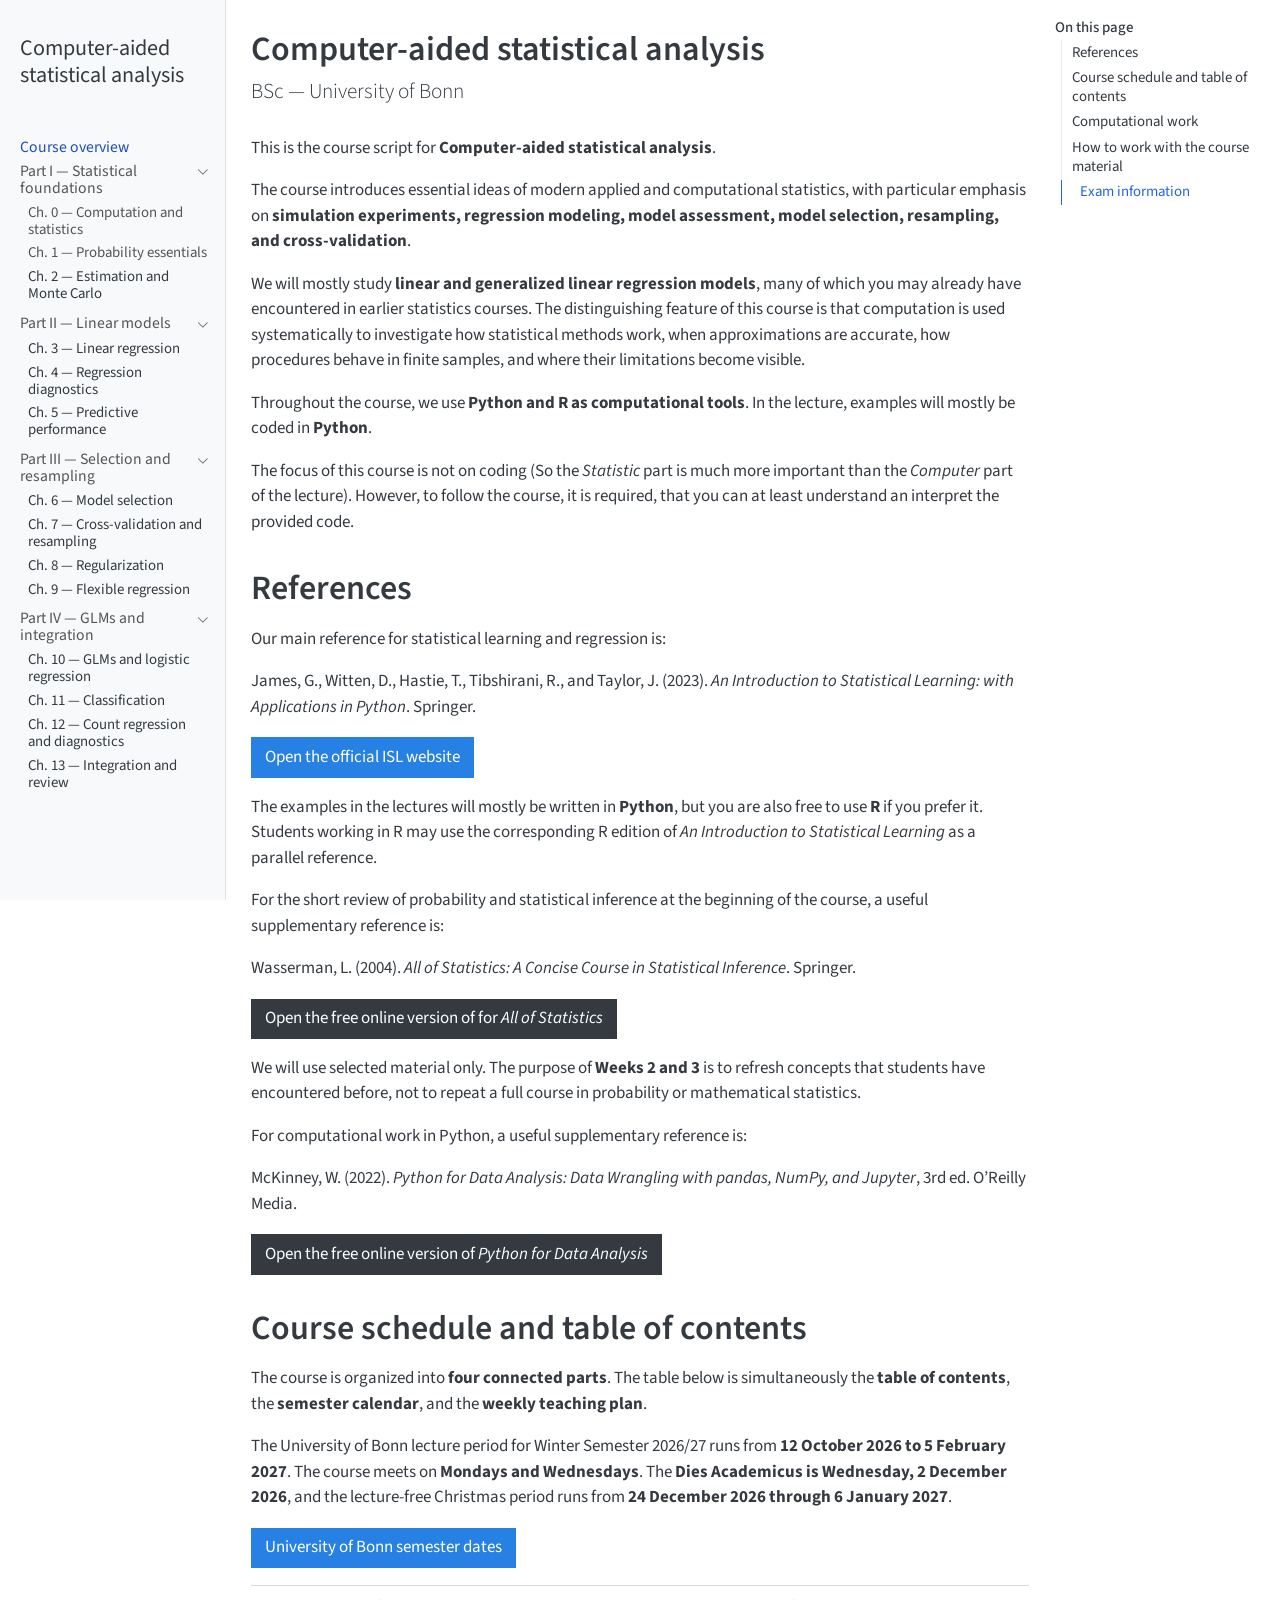
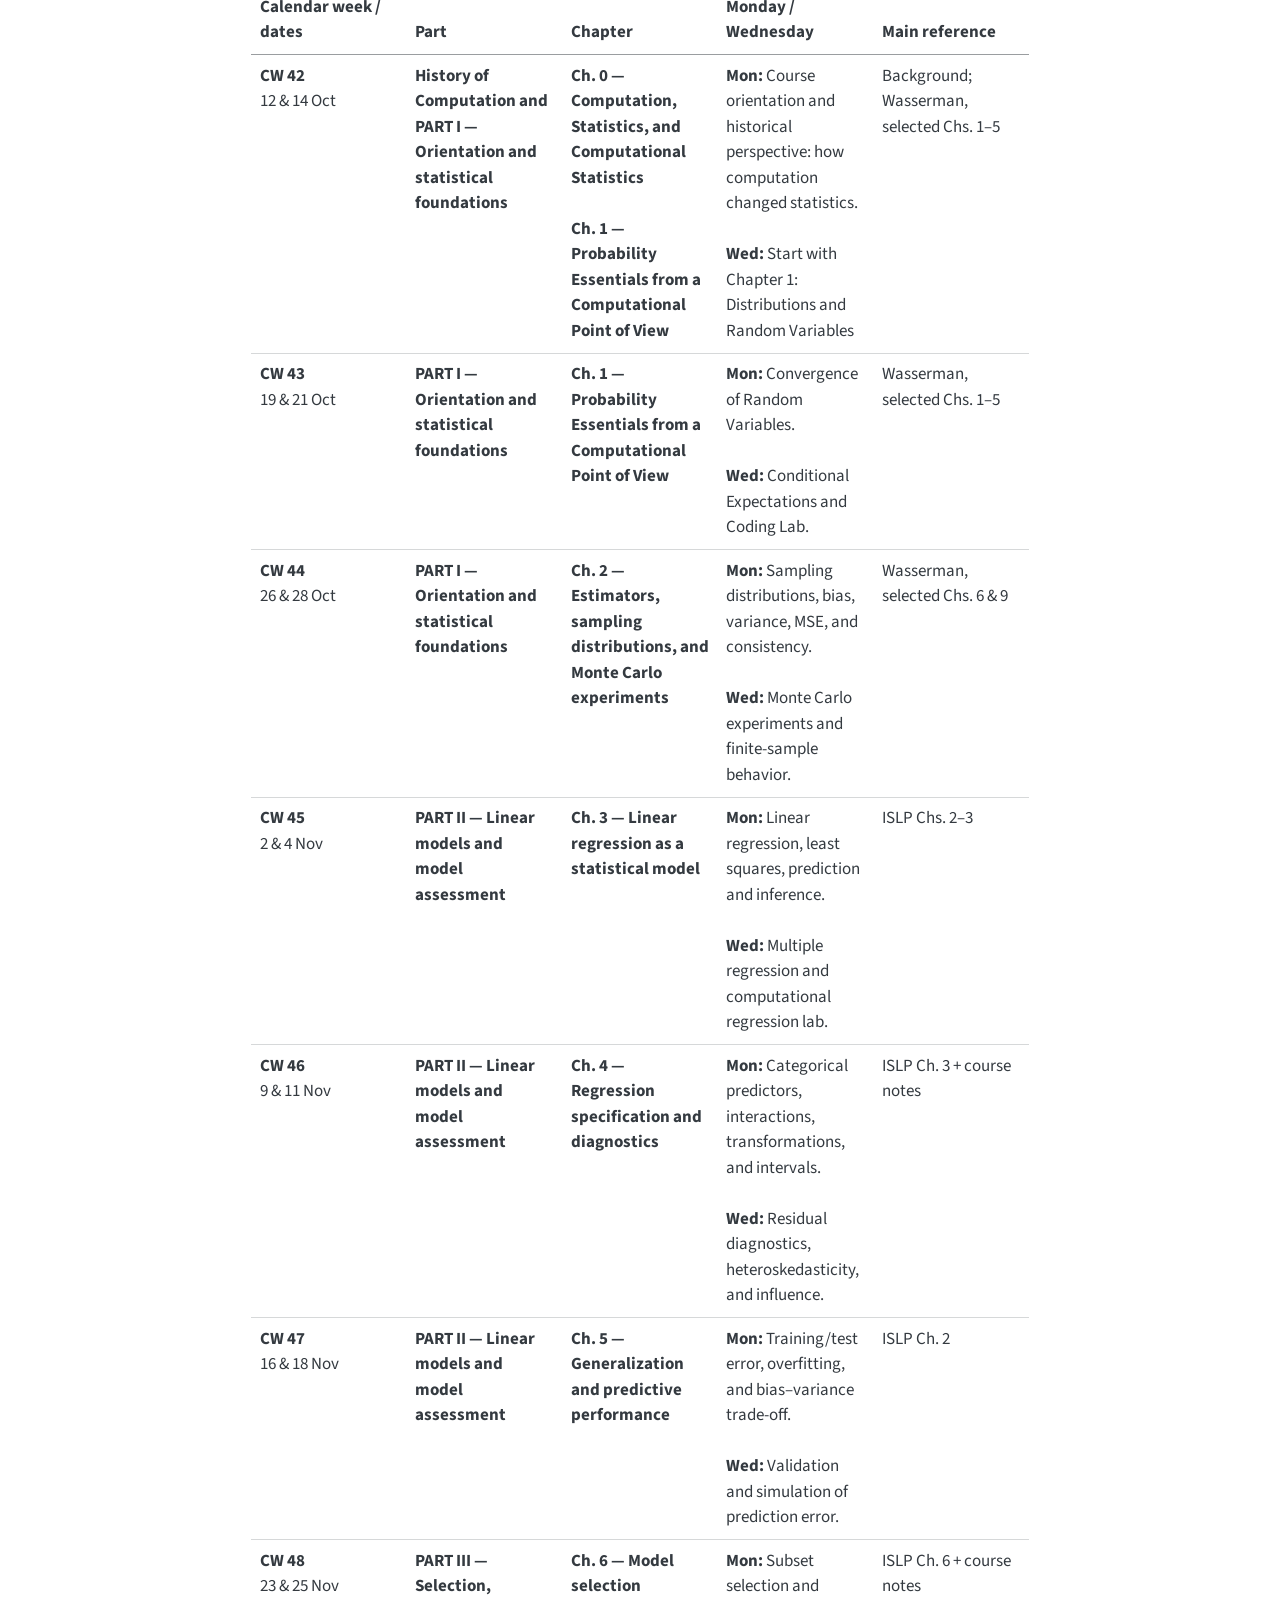
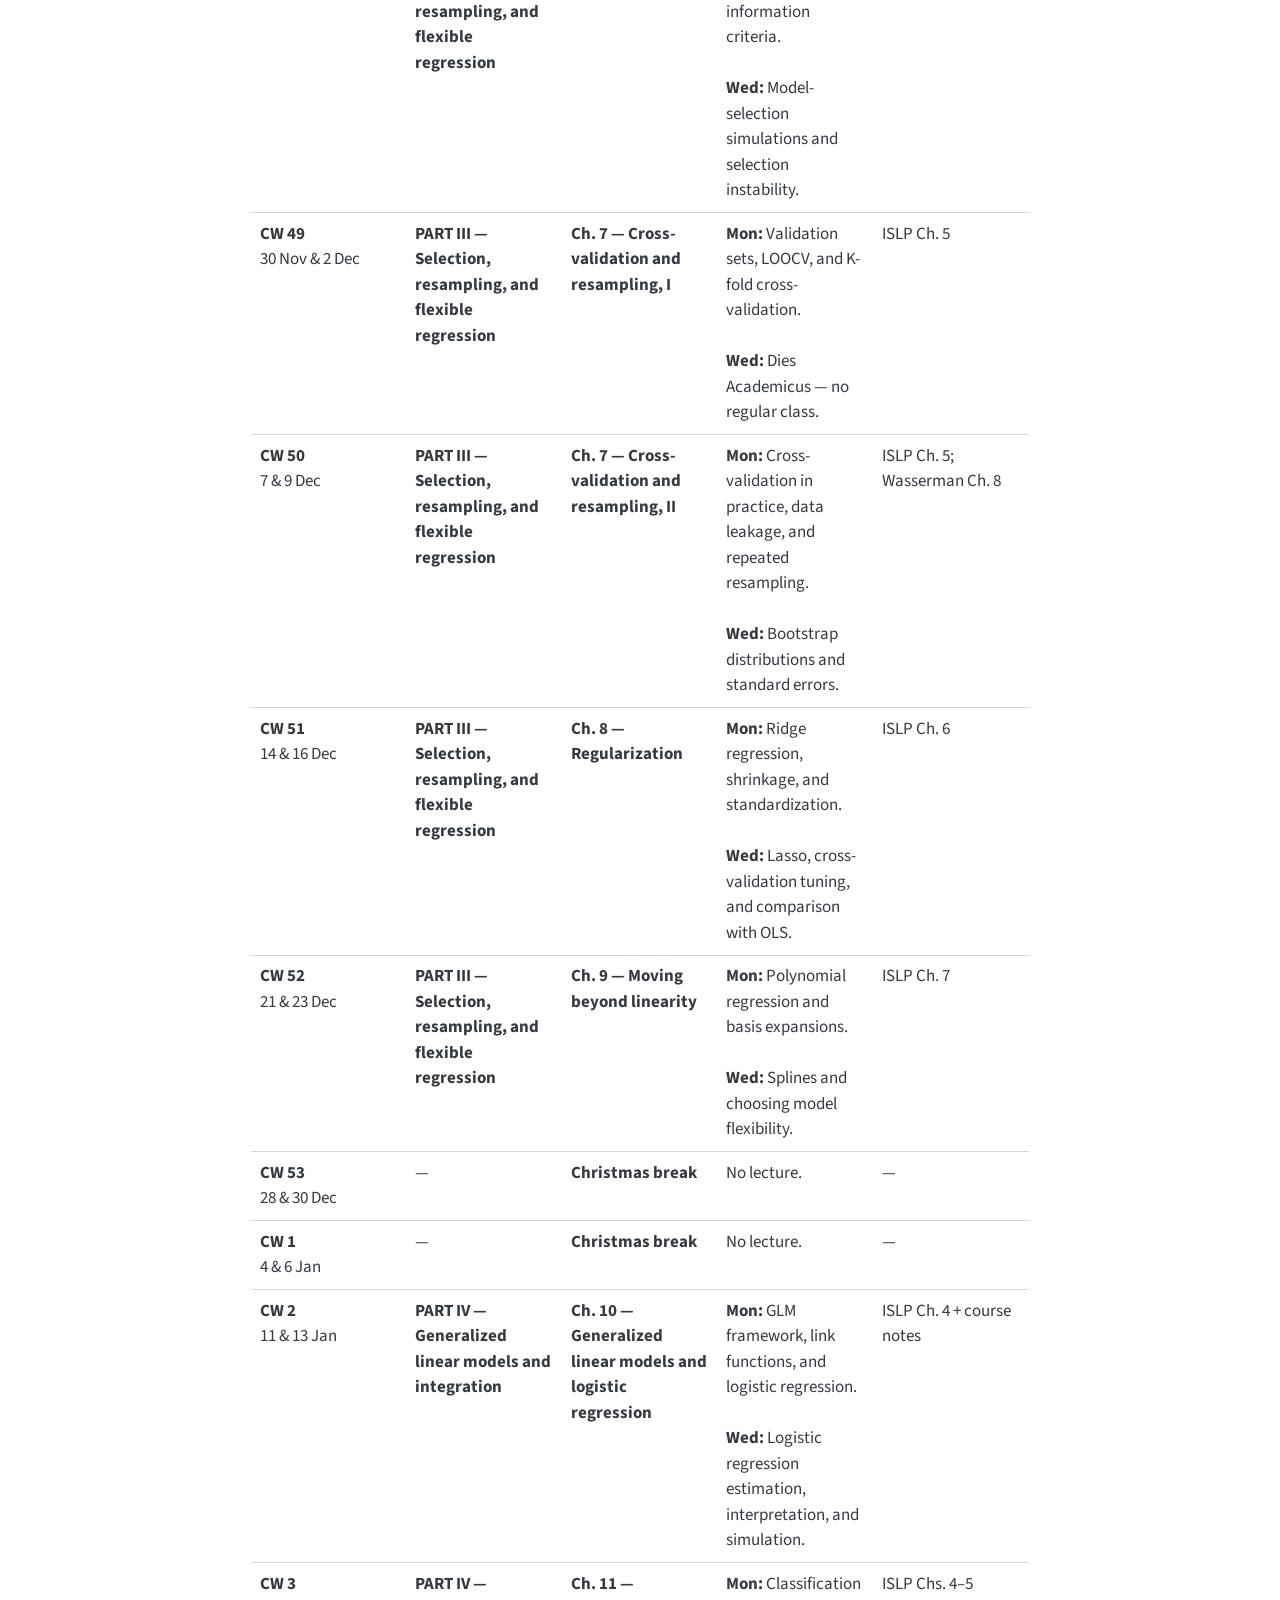
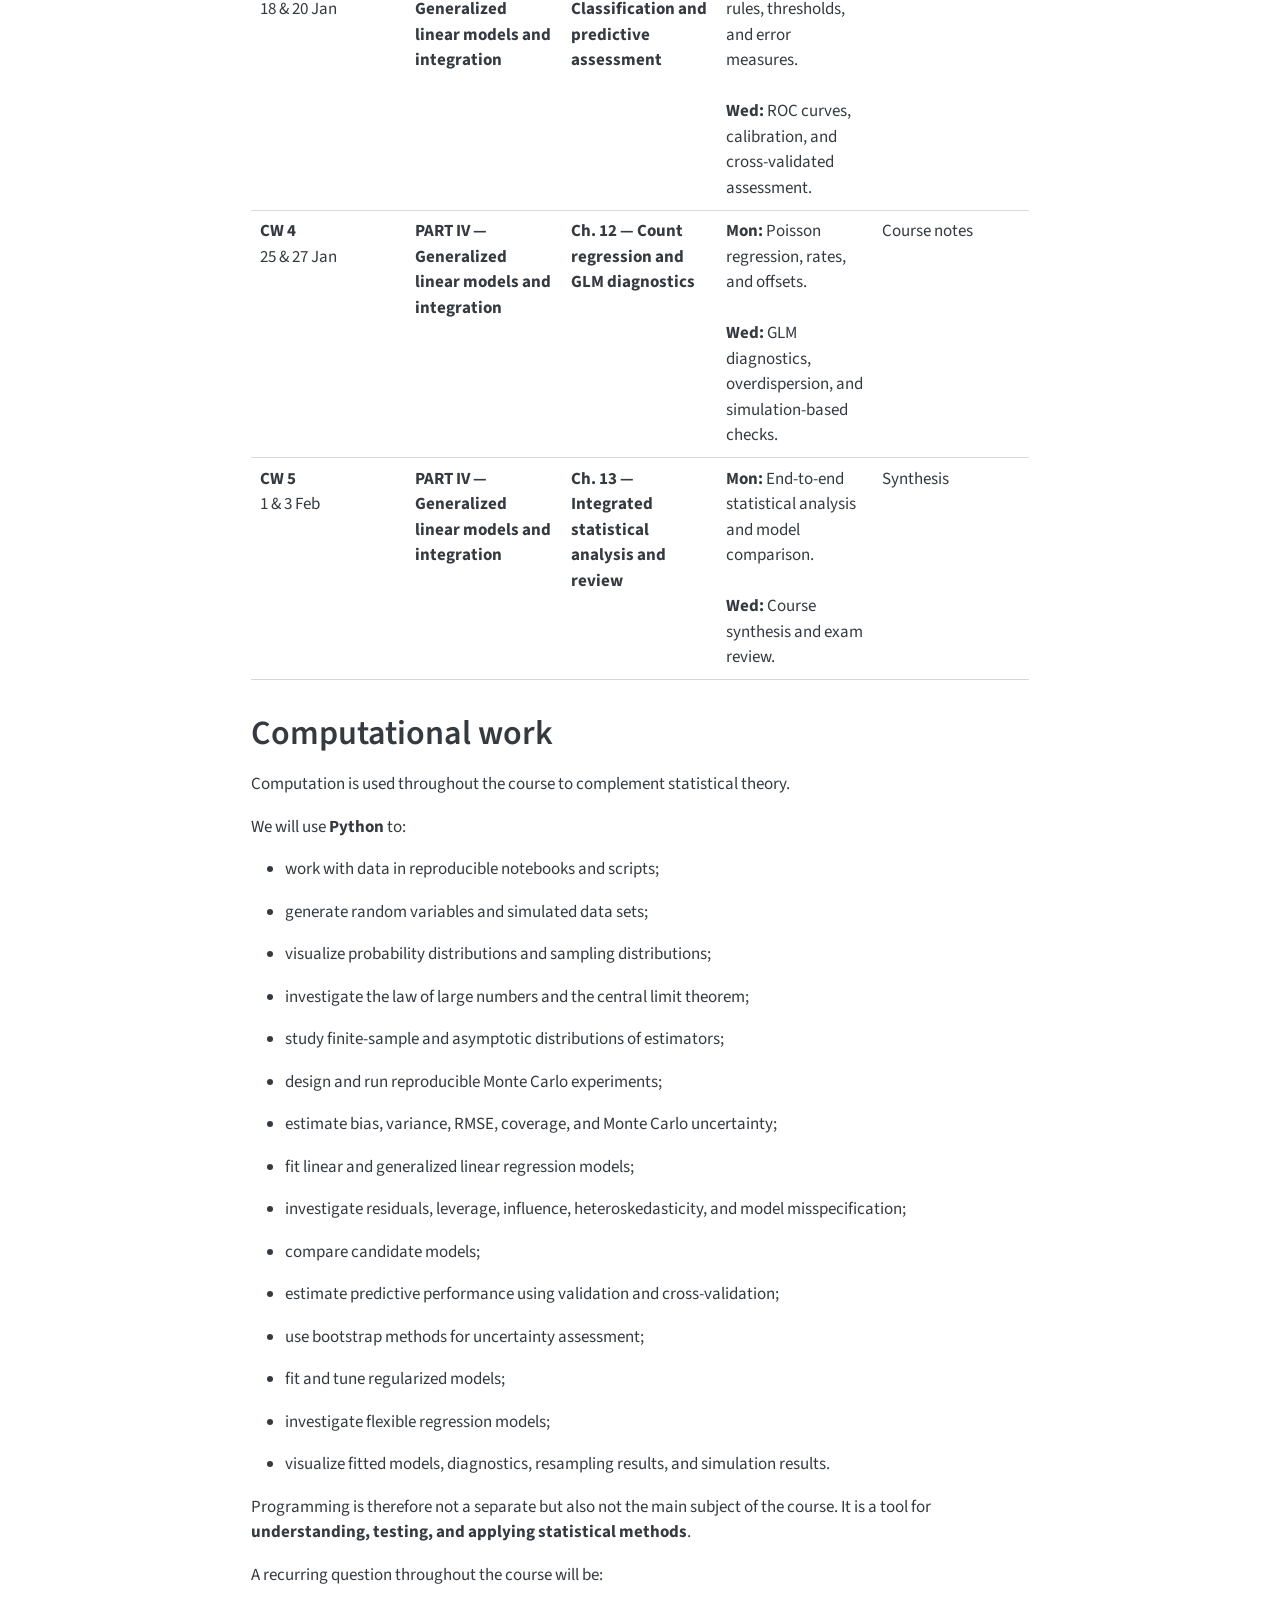
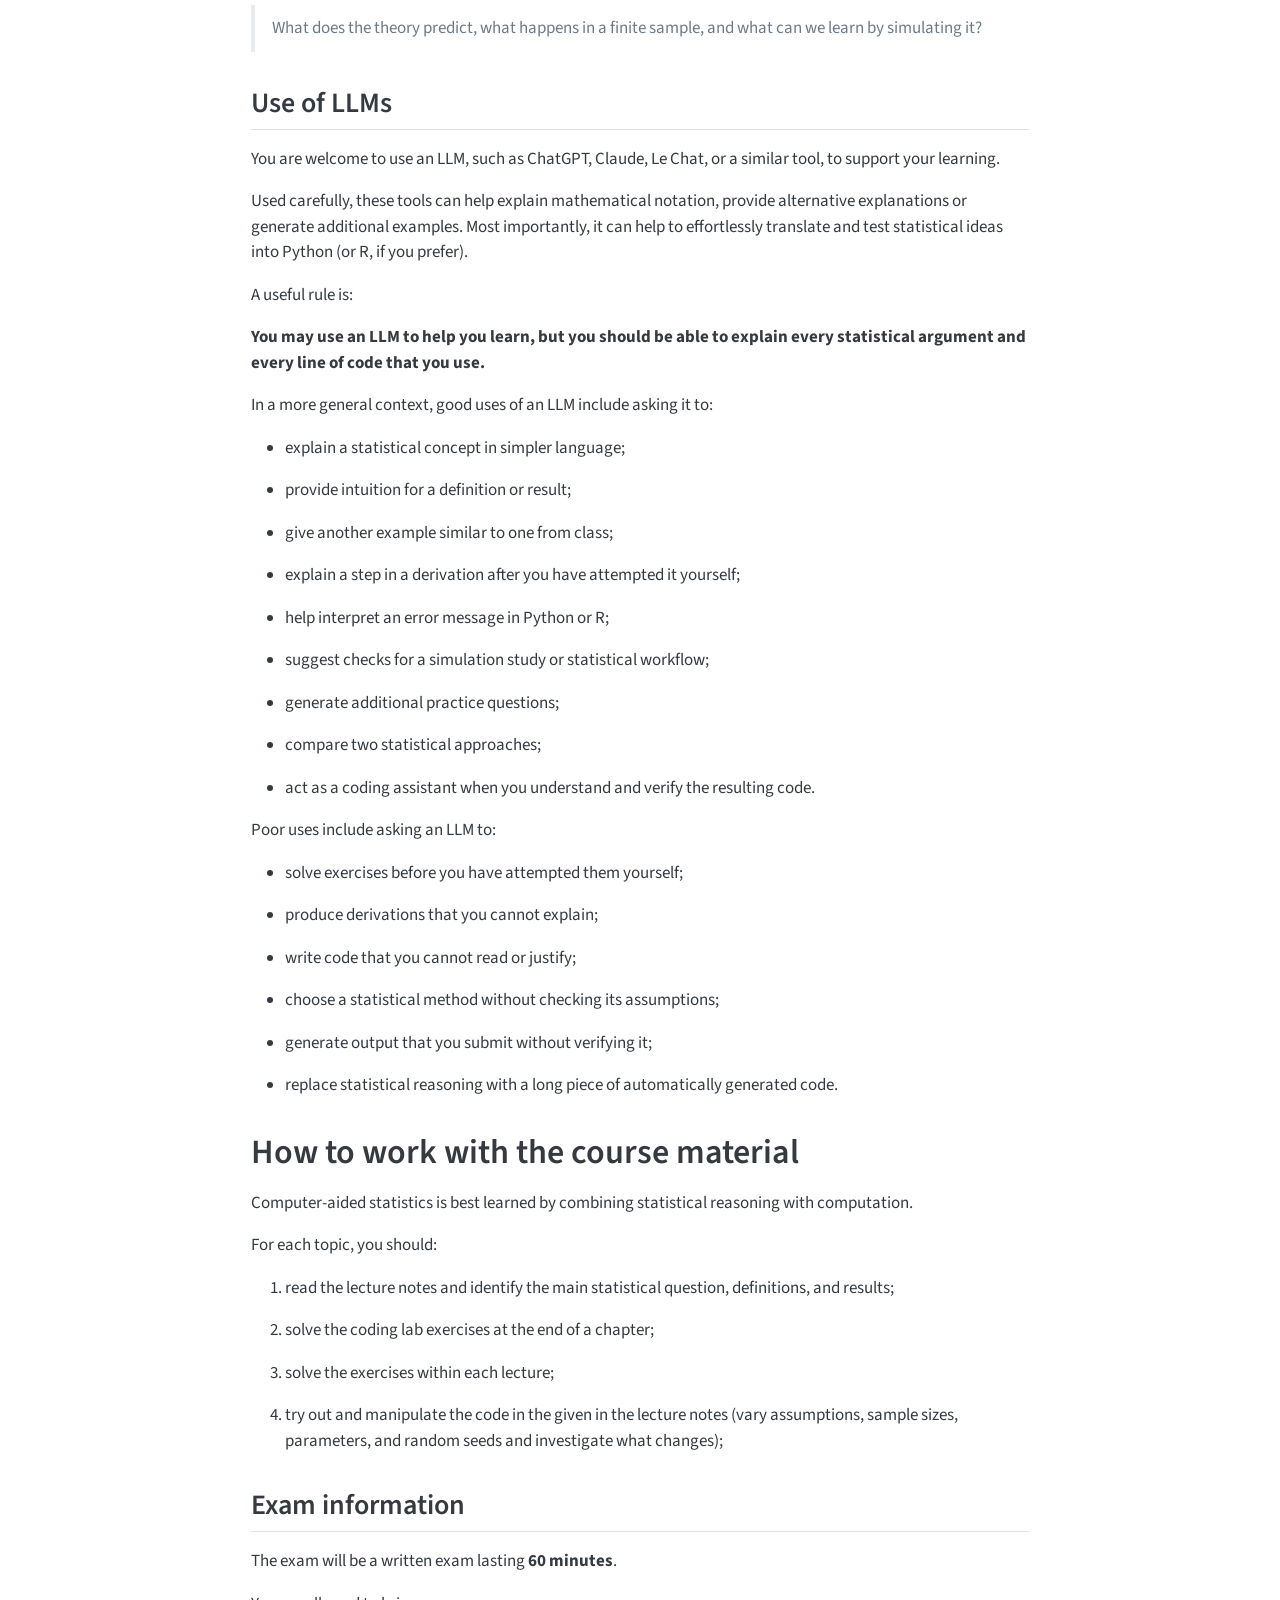
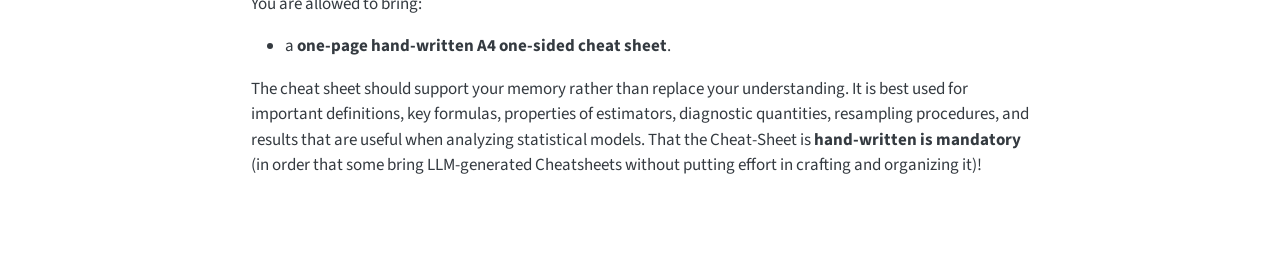
==== index.html @ 55f180b4 "Add files via upload" ====
<!DOCTYPE html>
<html xmlns="http://www.w3.org/1999/xhtml" lang="en" xml:lang="en"><head>

<meta charset="utf-8">
<meta name="generator" content="quarto-1.10.18">

<meta name="viewport" content="width=device-width, initial-scale=1.0, user-scalable=yes">


<title>Computer-aided statistical analysis</title>
<style>
/* Default styles provided by pandoc.
** See https://pandoc.org/MANUAL.html#variables-for-html for config info.
*/
span.smallcaps{font-variant: small-caps;}
div.columns{display: flex; gap: 1.5em;}
div.column{flex: auto;}
@media screen {
div.columns{gap: min(4vw, 1.5em);}
div.column{overflow-x: auto;}
}
div.hanging-indent{margin-left: 1.5em; text-indent: -1.5em;}
ul.task-list{list-style: none;}
ul.task-list li input[type="checkbox"] {
  width: 0.8em;
  margin: 0 0.8em 0.2em -1em; /* quarto-specific, see https://github.com/quarto-dev/quarto-cli/issues/4556 */ 
  vertical-align: middle;
}
</style>


<script src="site_libs/quarto-nav/quarto-nav.js"></script>
<script src="site_libs/quarto-nav/headroom.min.js"></script>
<script src="site_libs/clipboard/clipboard.min.js"></script>
<script src="site_libs/quarto-search/autocomplete.umd.js"></script>
<script src="site_libs/quarto-search/fuse.min.js"></script>
<script src="site_libs/quarto-search/quarto-search.js"></script>
<meta name="quarto:offset" content="./">
<script src="site_libs/quarto-html/quarto.js" type="module"></script>
<script src="site_libs/quarto-html/tabsets/tabsets.js" type="module"></script>
<script src="site_libs/quarto-html/popper.min.js"></script>
<script src="site_libs/quarto-html/tippy.umd.min.js"></script>
<script src="site_libs/quarto-html/anchor.min.js"></script>
<link href="site_libs/quarto-html/tippy.css" rel="stylesheet">
<link href="site_libs/quarto-html/quarto-syntax-highlighting-64a204ab8560d761af7679ceaba22944.css" rel="stylesheet" id="quarto-text-highlighting-styles">
<script src="site_libs/bootstrap/bootstrap.min.js"></script>
<link href="site_libs/bootstrap/bootstrap-icons.css" rel="stylesheet">
<link href="site_libs/bootstrap/bootstrap-5a69534754b34dc075d7f980428dccec.min.css" rel="stylesheet" append-hash="true" id="quarto-bootstrap" data-mode="light">
<script id="quarto-search-options" type="application/json">{
  "location": "sidebar",
  "copy-button": false,
  "collapse-after": 3,
  "panel-placement": "start",
  "type": "textbox",
  "limit": 50,
  "keyboard-shortcut": [
    "f",
    "/",
    "s"
  ],
  "show-item-context": false,
  "language": {
    "search-no-results-text": "No results",
    "search-matching-documents-text": "matching documents",
    "search-copy-link-title": "Copy link to search",
    "search-hide-matches-text": "Hide additional matches",
    "search-more-match-text": "more match in this document",
    "search-more-matches-text": "more matches in this document",
    "search-clear-button-title": "Clear",
    "search-text-placeholder": "",
    "search-detached-cancel-button-title": "Cancel",
    "search-submit-button-title": "Submit",
    "search-label": "Search"
  }
}</script>


</head>

<body class="nav-sidebar docked quarto-light">

<div id="quarto-search-results"></div>
  <header id="quarto-header" class="headroom fixed-top">
  <nav class="quarto-secondary-nav">
    <div class="container-fluid d-flex">
      <button type="button" class="quarto-btn-toggle btn" data-bs-toggle="collapse" role="button" data-bs-target=".quarto-sidebar-collapse-item" aria-controls="quarto-sidebar" aria-expanded="false" aria-label="Toggle sidebar navigation" onclick="if (window.quartoToggleHeadroom) { window.quartoToggleHeadroom(); }">
        <i class="bi bi-layout-text-sidebar-reverse"></i>
      </button>
        <nav class="quarto-page-breadcrumbs" aria-label="breadcrumb"><ol class="breadcrumb"><li class="breadcrumb-item"><a href="./index.html">Course overview</a></li></ol></nav>
        <a class="flex-grow-1" role="navigation" data-bs-toggle="collapse" data-bs-target=".quarto-sidebar-collapse-item" aria-controls="quarto-sidebar" aria-expanded="false" aria-label="Toggle sidebar navigation" onclick="if (window.quartoToggleHeadroom) { window.quartoToggleHeadroom(); }">      
        </a>
      <button type="button" class="btn quarto-search-button" aria-label="Search" onclick="window.quartoOpenSearch();">
        <i class="bi bi-search"></i>
      </button>
    </div>
  </nav>
</header>
<!-- content -->
<div id="quarto-content" class="quarto-container page-columns page-rows-contents page-layout-article">
<!-- sidebar -->
  <nav id="quarto-sidebar" class="sidebar collapse collapse-horizontal quarto-sidebar-collapse-item sidebar-navigation docked overflow-auto">
    <div class="pt-lg-2 mt-2 text-left sidebar-header">
    <div class="sidebar-title mb-0 py-0">
      <a href="./">Computer-aided statistical analysis</a> 
    </div>
      </div>
        <div class="mt-2 flex-shrink-0 align-items-center">
        <div class="sidebar-search">
        <div id="quarto-search" class="" title="Search"></div>
        </div>
        </div>
    <div class="sidebar-menu-container"> 
    <ul class="list-unstyled mt-1">
        <li class="sidebar-item">
  <div class="sidebar-item-container"> 
  <a href="./index.html" class="sidebar-item-text sidebar-link active">
 <span class="menu-text">Course overview</span></a>
  </div>
</li>
        <li class="sidebar-item sidebar-item-section">
      <div class="sidebar-item-container"> 
            <a class="sidebar-item-text sidebar-link text-start" data-bs-toggle="collapse" data-bs-target="#quarto-sidebar-section-1" role="navigation" aria-expanded="true">
 <span class="menu-text">Part I — Statistical foundations</span></a>
          <a class="sidebar-item-toggle text-start" data-bs-toggle="collapse" data-bs-target="#quarto-sidebar-section-1" role="navigation" aria-expanded="true" aria-label="Toggle section">
            <i class="bi bi-chevron-right ms-2"></i>
          </a> 
      </div>
      <ul id="quarto-sidebar-section-1" class="collapse list-unstyled sidebar-section depth1 show">  
          <li class="sidebar-item">
  <div class="sidebar-item-container"> 
  <a href="./lectures/CH0.html" class="sidebar-item-text sidebar-link">
 <span class="menu-text">Ch. 0 — Computation and statistics</span></a>
  </div>
</li>
          <li class="sidebar-item">
  <div class="sidebar-item-container"> 
  <a href="./lectures/CH1.html" class="sidebar-item-text sidebar-link">
 <span class="menu-text">Ch. 1 — Probability essentials</span></a>
  </div>
</li>
          <li class="sidebar-item">
 <span class="menu-text">Ch. 2 — Estimation and Monte Carlo</span>
  </li>
      </ul>
  </li>
        <li class="sidebar-item sidebar-item-section">
      <div class="sidebar-item-container"> 
            <a class="sidebar-item-text sidebar-link text-start" data-bs-toggle="collapse" data-bs-target="#quarto-sidebar-section-2" role="navigation" aria-expanded="true">
 <span class="menu-text">Part II — Linear models</span></a>
          <a class="sidebar-item-toggle text-start" data-bs-toggle="collapse" data-bs-target="#quarto-sidebar-section-2" role="navigation" aria-expanded="true" aria-label="Toggle section">
            <i class="bi bi-chevron-right ms-2"></i>
          </a> 
      </div>
      <ul id="quarto-sidebar-section-2" class="collapse list-unstyled sidebar-section depth1 show">  
          <li class="sidebar-item">
 <span class="menu-text">Ch. 3 — Linear regression</span>
  </li>
          <li class="sidebar-item">
 <span class="menu-text">Ch. 4 — Regression diagnostics</span>
  </li>
          <li class="sidebar-item">
 <span class="menu-text">Ch. 5 — Predictive performance</span>
  </li>
      </ul>
  </li>
        <li class="sidebar-item sidebar-item-section">
      <div class="sidebar-item-container"> 
            <a class="sidebar-item-text sidebar-link text-start" data-bs-toggle="collapse" data-bs-target="#quarto-sidebar-section-3" role="navigation" aria-expanded="true">
 <span class="menu-text">Part III — Selection and resampling</span></a>
          <a class="sidebar-item-toggle text-start" data-bs-toggle="collapse" data-bs-target="#quarto-sidebar-section-3" role="navigation" aria-expanded="true" aria-label="Toggle section">
            <i class="bi bi-chevron-right ms-2"></i>
          </a> 
      </div>
      <ul id="quarto-sidebar-section-3" class="collapse list-unstyled sidebar-section depth1 show">  
          <li class="sidebar-item">
 <span class="menu-text">Ch. 6 — Model selection</span>
  </li>
          <li class="sidebar-item">
 <span class="menu-text">Ch. 7 — Cross-validation and resampling</span>
  </li>
          <li class="sidebar-item">
 <span class="menu-text">Ch. 8 — Regularization</span>
  </li>
          <li class="sidebar-item">
 <span class="menu-text">Ch. 9 — Flexible regression</span>
  </li>
      </ul>
  </li>
        <li class="sidebar-item sidebar-item-section">
      <div class="sidebar-item-container"> 
            <a class="sidebar-item-text sidebar-link text-start" data-bs-toggle="collapse" data-bs-target="#quarto-sidebar-section-4" role="navigation" aria-expanded="true">
 <span class="menu-text">Part IV — GLMs and integration</span></a>
          <a class="sidebar-item-toggle text-start" data-bs-toggle="collapse" data-bs-target="#quarto-sidebar-section-4" role="navigation" aria-expanded="true" aria-label="Toggle section">
            <i class="bi bi-chevron-right ms-2"></i>
          </a> 
      </div>
      <ul id="quarto-sidebar-section-4" class="collapse list-unstyled sidebar-section depth1 show">  
          <li class="sidebar-item">
 <span class="menu-text">Ch. 10 — GLMs and logistic regression</span>
  </li>
          <li class="sidebar-item">
 <span class="menu-text">Ch. 11 — Classification</span>
  </li>
          <li class="sidebar-item">
 <span class="menu-text">Ch. 12 — Count regression and diagnostics</span>
  </li>
          <li class="sidebar-item">
 <span class="menu-text">Ch. 13 — Integration and review</span>
  </li>
      </ul>
  </li>
    </ul>
    </div>
</nav>
<div id="quarto-sidebar-glass" class="quarto-sidebar-collapse-item" data-bs-toggle="collapse" data-bs-target=".quarto-sidebar-collapse-item"></div>
<!-- margin-sidebar -->
    <div id="quarto-margin-sidebar" class="sidebar margin-sidebar">
        <nav id="TOC" role="doc-toc" class="toc-active">
    <h2 id="toc-title">On this page</h2>
   
  <ul>
  <li><a href="#references" id="toc-references" class="nav-link active" data-scroll-target="#references">References</a></li>
  <li><a href="#course-schedule-and-table-of-contents" id="toc-course-schedule-and-table-of-contents" class="nav-link" data-scroll-target="#course-schedule-and-table-of-contents">Course schedule and table of contents</a></li>
  <li><a href="#computational-work" id="toc-computational-work" class="nav-link" data-scroll-target="#computational-work">Computational work</a>
  <ul class="collapse">
  <li><a href="#use-of-llms" id="toc-use-of-llms" class="nav-link" data-scroll-target="#use-of-llms">Use of LLMs</a></li>
  </ul></li>
  <li><a href="#how-to-work-with-the-course-material" id="toc-how-to-work-with-the-course-material" class="nav-link" data-scroll-target="#how-to-work-with-the-course-material">How to work with the course material</a>
  <ul class="collapse">
  <li><a href="#exam-information" id="toc-exam-information" class="nav-link" data-scroll-target="#exam-information">Exam information</a></li>
  </ul></li>
  </ul>
</nav>
    </div>
<!-- main -->
<main class="content" id="quarto-document-content">

<header id="title-block-header" class="quarto-title-block default">
<div class="quarto-title">
<h1 class="title">Computer-aided statistical analysis</h1>
<p class="subtitle lead">BSc — University of Bonn</p>
</div>



<div class="quarto-title-meta">

    
  
    
  </div>
  


</header>


<p>This is the course script for <strong>Computer-aided statistical analysis</strong>.</p>
<p>The course introduces essential ideas of modern applied and computational statistics, with particular emphasis on <strong>simulation experiments, regression modeling, model assessment, model selection, resampling, and cross-validation</strong>.</p>
<p>We will mostly study <strong>linear and generalized linear regression models</strong>, many of which you may already have encountered in earlier statistics courses. The distinguishing feature of this course is that computation is used systematically to investigate how statistical methods work, when approximations are accurate, how procedures behave in finite samples, and where their limitations become visible.</p>
<p>Throughout the course, we use <strong>Python and R as computational tools</strong>. In the lecture, examples will mostly be coded in <strong>Python</strong>.</p>
<p>The focus of this course is not on coding (So the <em>Statistic</em> part is much more important than the <em>Computer</em> part of the lecture). However, to follow the course, it is required, that you can at least understand an interpret the provided code.</p>
<section id="references" class="level1 unnumbered">
<h1 class="unnumbered">References</h1>
<p>Our main reference for statistical learning and regression is:</p>
<p>James, G., Witten, D., Hastie, T., Tibshirani, R., and Taylor, J. (2023). <em>An Introduction to Statistical Learning: with Applications in Python</em>. Springer.</p>
<p><a href="https://www.statlearning.com" class="btn btn-primary">Open the official ISL website</a></p>
<p>The examples in the lectures will mostly be written in <strong>Python</strong>, but you are also free to use <strong>R</strong> if you prefer it. Students working in R may use the corresponding R edition of <em>An Introduction to Statistical Learning</em> as a parallel reference.</p>
<p>For the short review of probability and statistical inference at the beginning of the course, a useful supplementary reference is:</p>
<p>Wasserman, L. (2004). <em>All of Statistics: A Concise Course in Statistical Inference</em>. Springer.</p>
<p><a href="https://egrcc.github.io/docs/math/all-of-statistics.pdf" class="btn btn-secondary">Open the free online version of for <em>All of Statistics</em></a></p>
<p>We will use selected material only. The purpose of <strong>Weeks 2 and 3</strong> is to refresh concepts that students have encountered before, not to repeat a full course in probability or mathematical statistics.</p>
<p>For computational work in Python, a useful supplementary reference is:</p>
<p>McKinney, W. (2022). <em>Python for Data Analysis: Data Wrangling with pandas, NumPy, and Jupyter</em>, 3rd ed.&nbsp;O’Reilly Media.</p>
<p><a href="https://wesmckinney.com/book/" class="btn btn-secondary">Open the free online version of <em>Python for Data Analysis</em></a></p>
</section>
<section id="course-schedule-and-table-of-contents" class="level1 unnumbered">
<h1 class="unnumbered">Course schedule and table of contents</h1>
<p>The course is organized into <strong>four connected parts</strong>. The table below is simultaneously the <strong>table of contents</strong>, the <strong>semester calendar</strong>, and the <strong>weekly teaching plan</strong>.</p>
<p>The University of Bonn lecture period for Winter Semester 2026/27 runs from <strong>12 October 2026 to 5 February 2027</strong>. The course meets on <strong>Mondays and Wednesdays</strong>. The <strong>Dies Academicus is Wednesday, 2 December 2026</strong>, and the lecture-free Christmas period runs from <strong>24 December 2026 through 6 January 2027</strong>.</p>
<p><a href="https://www.uni-bonn.de/de/studium/studienverlauf/semestertermine" class="btn btn-primary">University of Bonn semester dates</a></p>
<table class="caption-top table">
<colgroup>
<col style="width: 20%">
<col style="width: 20%">
<col style="width: 20%">
<col style="width: 20%">
<col style="width: 20%">
</colgroup>
<thead>
<tr class="header">
<th>Calendar week / dates</th>
<th>Part</th>
<th>Chapter</th>
<th>Monday / Wednesday</th>
<th>Main reference</th>
</tr>
</thead>
<tbody>
<tr class="odd">
<td><strong>CW 42</strong><br>12 &amp; 14 Oct</td>
<td><strong>History of Computation and PART I — Orientation and statistical foundations</strong></td>
<td><strong>Ch. 0 — Computation, Statistics, and Computational Statistics</strong><br><br><strong>Ch. 1 — Probability Essentials from a Computational Point of View</strong></td>
<td><strong>Mon:</strong> Course orientation and historical perspective: how computation changed statistics.<br><br><strong>Wed:</strong> Start with Chapter 1: Distributions and Random Variables</td>
<td>Background;<br> Wasserman, selected Chs. 1–5</td>
</tr>
<tr class="even">
<td><strong>CW 43</strong><br>19 &amp; 21 Oct</td>
<td><strong>PART I — Orientation and statistical foundations</strong></td>
<td><strong>Ch. 1 — Probability Essentials from a Computational Point of View</strong></td>
<td><strong>Mon:</strong> Convergence of Random Variables.<br><br><strong>Wed:</strong> Conditional Expectations and Coding Lab.</td>
<td>Wasserman, selected Chs. 1–5</td>
</tr>
<tr class="odd">
<td><strong>CW 44</strong><br>26 &amp; 28 Oct</td>
<td><strong>PART I — Orientation and statistical foundations</strong></td>
<td><strong>Ch. 2 — Estimators, sampling distributions, and Monte Carlo experiments</strong></td>
<td><strong>Mon:</strong> Sampling distributions, bias, variance, MSE, and consistency.<br><br><strong>Wed:</strong> Monte Carlo experiments and finite-sample behavior.</td>
<td>Wasserman, selected Chs. 6 &amp; 9</td>
</tr>
<tr class="even">
<td><strong>CW 45</strong><br>2 &amp; 4 Nov</td>
<td><strong>PART II — Linear models and model assessment</strong></td>
<td><strong>Ch. 3 — Linear regression as a statistical model</strong></td>
<td><strong>Mon:</strong> Linear regression, least squares, prediction and inference.<br><br><strong>Wed:</strong> Multiple regression and computational regression lab.</td>
<td>ISLP Chs. 2–3</td>
</tr>
<tr class="odd">
<td><strong>CW 46</strong><br>9 &amp; 11 Nov</td>
<td><strong>PART II — Linear models and model assessment</strong></td>
<td><strong>Ch. 4 — Regression specification and diagnostics</strong></td>
<td><strong>Mon:</strong> Categorical predictors, interactions, transformations, and intervals.<br><br><strong>Wed:</strong> Residual diagnostics, heteroskedasticity, and influence.</td>
<td>ISLP Ch. 3 + course notes</td>
</tr>
<tr class="even">
<td><strong>CW 47</strong><br>16 &amp; 18 Nov</td>
<td><strong>PART II — Linear models and model assessment</strong></td>
<td><strong>Ch. 5 — Generalization and predictive performance</strong></td>
<td><strong>Mon:</strong> Training/test error, overfitting, and bias–variance trade-off.<br><br><strong>Wed:</strong> Validation and simulation of prediction error.</td>
<td>ISLP Ch. 2</td>
</tr>
<tr class="odd">
<td><strong>CW 48</strong><br>23 &amp; 25 Nov</td>
<td><strong>PART III — Selection, resampling, and flexible regression</strong></td>
<td><strong>Ch. 6 — Model selection</strong></td>
<td><strong>Mon:</strong> Subset selection and information criteria.<br><br><strong>Wed:</strong> Model-selection simulations and selection instability.</td>
<td>ISLP Ch. 6 + course notes</td>
</tr>
<tr class="even">
<td><strong>CW 49</strong><br>30 Nov &amp; 2 Dec</td>
<td><strong>PART III — Selection, resampling, and flexible regression</strong></td>
<td><strong>Ch. 7 — Cross-validation and resampling, I</strong></td>
<td><strong>Mon:</strong> Validation sets, LOOCV, and K-fold cross-validation.<br><br><strong>Wed:</strong> Dies Academicus — no regular class.</td>
<td>ISLP Ch. 5</td>
</tr>
<tr class="odd">
<td><strong>CW 50</strong><br>7 &amp; 9 Dec</td>
<td><strong>PART III — Selection, resampling, and flexible regression</strong></td>
<td><strong>Ch. 7 — Cross-validation and resampling, II</strong></td>
<td><strong>Mon:</strong> Cross-validation in practice, data leakage, and repeated resampling.<br><br><strong>Wed:</strong> Bootstrap distributions and standard errors.</td>
<td>ISLP Ch. 5;<br>Wasserman Ch. 8</td>
</tr>
<tr class="even">
<td><strong>CW 51</strong><br>14 &amp; 16 Dec</td>
<td><strong>PART III — Selection, resampling, and flexible regression</strong></td>
<td><strong>Ch. 8 — Regularization</strong></td>
<td><strong>Mon:</strong> Ridge regression, shrinkage, and standardization.<br><br><strong>Wed:</strong> Lasso, cross-validation tuning, and comparison with OLS.</td>
<td>ISLP Ch. 6</td>
</tr>
<tr class="odd">
<td><strong>CW 52</strong><br>21 &amp; 23 Dec</td>
<td><strong>PART III — Selection, resampling, and flexible regression</strong></td>
<td><strong>Ch. 9 — Moving beyond linearity</strong></td>
<td><strong>Mon:</strong> Polynomial regression and basis expansions.<br><br><strong>Wed:</strong> Splines and choosing model flexibility.</td>
<td>ISLP Ch. 7</td>
</tr>
<tr class="even">
<td><strong>CW 53</strong><br>28 &amp; 30 Dec</td>
<td>—</td>
<td><strong>Christmas break</strong></td>
<td>No lecture.</td>
<td>—</td>
</tr>
<tr class="odd">
<td><strong>CW 1</strong><br>4 &amp; 6 Jan</td>
<td>—</td>
<td><strong>Christmas break</strong></td>
<td>No lecture.</td>
<td>—</td>
</tr>
<tr class="even">
<td><strong>CW 2</strong><br>11 &amp; 13 Jan</td>
<td><strong>PART IV — Generalized linear models and integration</strong></td>
<td><strong>Ch. 10 — Generalized linear models and logistic regression</strong></td>
<td><strong>Mon:</strong> GLM framework, link functions, and logistic regression.<br><br><strong>Wed:</strong> Logistic regression estimation, interpretation, and simulation.</td>
<td>ISLP Ch. 4 + course notes</td>
</tr>
<tr class="odd">
<td><strong>CW 3</strong><br>18 &amp; 20 Jan</td>
<td><strong>PART IV — Generalized linear models and integration</strong></td>
<td><strong>Ch. 11 — Classification and predictive assessment</strong></td>
<td><strong>Mon:</strong> Classification rules, thresholds, and error measures.<br><br><strong>Wed:</strong> ROC curves, calibration, and cross-validated assessment.</td>
<td>ISLP Chs. 4–5</td>
</tr>
<tr class="even">
<td><strong>CW 4</strong><br>25 &amp; 27 Jan</td>
<td><strong>PART IV — Generalized linear models and integration</strong></td>
<td><strong>Ch. 12 — Count regression and GLM diagnostics</strong></td>
<td><strong>Mon:</strong> Poisson regression, rates, and offsets.<br><br><strong>Wed:</strong> GLM diagnostics, overdispersion, and simulation-based checks.</td>
<td>Course notes</td>
</tr>
<tr class="odd">
<td><strong>CW 5</strong><br>1 &amp; 3 Feb</td>
<td><strong>PART IV — Generalized linear models and integration</strong></td>
<td><strong>Ch. 13 — Integrated statistical analysis and review</strong></td>
<td><strong>Mon:</strong> End-to-end statistical analysis and model comparison.<br><br><strong>Wed:</strong> Course synthesis and exam review.</td>
<td>Synthesis</td>
</tr>
</tbody>
</table>
</section>
<section id="computational-work" class="level1 unnumbered">
<h1 class="unnumbered">Computational work</h1>
<p>Computation is used throughout the course to complement statistical theory.</p>
<p>We will use <strong>Python</strong> to:</p>
<ul>
<li><p>work with data in reproducible notebooks and scripts;</p></li>
<li><p>generate random variables and simulated data sets;</p></li>
<li><p>visualize probability distributions and sampling distributions;</p></li>
<li><p>investigate the law of large numbers and the central limit theorem;</p></li>
<li><p>study finite-sample and asymptotic distributions of estimators;</p></li>
<li><p>design and run reproducible Monte Carlo experiments;</p></li>
<li><p>estimate bias, variance, RMSE, coverage, and Monte Carlo uncertainty;</p></li>
<li><p>fit linear and generalized linear regression models;</p></li>
<li><p>investigate residuals, leverage, influence, heteroskedasticity, and model misspecification;</p></li>
<li><p>compare candidate models;</p></li>
<li><p>estimate predictive performance using validation and cross-validation;</p></li>
<li><p>use bootstrap methods for uncertainty assessment;</p></li>
<li><p>fit and tune regularized models;</p></li>
<li><p>investigate flexible regression models;</p></li>
<li><p>visualize fitted models, diagnostics, resampling results, and simulation results.</p></li>
</ul>
<p>Programming is therefore not a separate but also not the main subject of the course. It is a tool for <strong>understanding, testing, and applying statistical methods</strong>.</p>
<p>A recurring question throughout the course will be:</p>
<blockquote class="blockquote">
<p>What does the theory predict, what happens in a finite sample, and what can we learn by simulating it?</p>
</blockquote>
<section id="use-of-llms" class="level2 unnumbered">
<h2 class="unnumbered anchored" data-anchor-id="use-of-llms">Use of LLMs</h2>
<p>You are welcome to use an LLM, such as ChatGPT, Claude, Le Chat, or a similar tool, to support your learning.</p>
<p>Used carefully, these tools can help explain mathematical notation, provide alternative explanations or generate additional examples. Most importantly, it can help to effortlessly translate and test statistical ideas into Python (or R, if you prefer).</p>
<p>A useful rule is:</p>
<p><strong>You may use an LLM to help you learn, but you should be able to explain every statistical argument and every line of code that you use.</strong></p>
<p>In a more general context, good uses of an LLM include asking it to:</p>
<ul>
<li><p>explain a statistical concept in simpler language;</p></li>
<li><p>provide intuition for a definition or result;</p></li>
<li><p>give another example similar to one from class;</p></li>
<li><p>explain a step in a derivation after you have attempted it yourself;</p></li>
<li><p>help interpret an error message in Python or R;</p></li>
<li><p>suggest checks for a simulation study or statistical workflow;</p></li>
<li><p>generate additional practice questions;</p></li>
<li><p>compare two statistical approaches;</p></li>
<li><p>act as a coding assistant when you understand and verify the resulting code.</p></li>
</ul>
<p>Poor uses include asking an LLM to:</p>
<ul>
<li><p>solve exercises before you have attempted them yourself;</p></li>
<li><p>produce derivations that you cannot explain;</p></li>
<li><p>write code that you cannot read or justify;</p></li>
<li><p>choose a statistical method without checking its assumptions;</p></li>
<li><p>generate output that you submit without verifying it;</p></li>
<li><p>replace statistical reasoning with a long piece of automatically generated code.</p></li>
</ul>
</section>
</section>
<section id="how-to-work-with-the-course-material" class="level1 unnumbered">
<h1 class="unnumbered">How to work with the course material</h1>
<p>Computer-aided statistics is best learned by combining statistical reasoning with computation.</p>
<p>For each topic, you should:</p>
<ol type="1">
<li><p>read the lecture notes and identify the main statistical question, definitions, and results;</p></li>
<li><p>solve the coding lab exercises at the end of a chapter;</p></li>
<li><p>solve the exercises within each lecture;</p></li>
<li><p>try out and manipulate the code in the given in the lecture notes (vary assumptions, sample sizes, parameters, and random seeds and investigate what changes);</p></li>
</ol>
<section id="exam-information" class="level2 unnumbered">
<h2 class="unnumbered anchored" data-anchor-id="exam-information">Exam information</h2>
<p>The exam will be a written exam lasting <strong>60 minutes</strong>.</p>
<p>You are allowed to bring:</p>
<ul>
<li>a <strong>one-page hand-written A4 one-sided cheat sheet</strong>.</li>
</ul>
<p>The cheat sheet should support your memory rather than replace your understanding. It is best used for important definitions, key formulas, properties of estimators, diagnostic quantities, resampling procedures, and results that are useful when analyzing statistical models. That the Cheat-Sheet is <strong>hand-written is mandatory</strong> (in order that some bring LLM-generated Cheatsheets without putting effort in crafting and organizing it)!</p>


</section>
</section>

</main> <!-- /main -->
<script id="quarto-html-after-body" type="application/javascript">
  window.document.addEventListener("DOMContentLoaded", function (event) {
    const icon = "";
    const anchorJS = new window.AnchorJS();
    anchorJS.options = {
      placement: 'right',
      icon: icon
    };
    anchorJS.add('.anchored');
    const isCodeAnnotation = (el) => {
      for (const clz of el.classList) {
        if (clz.startsWith('code-annotation-')) {                     
          return true;
        }
      }
      return false;
    }
    const onCopySuccess = function(e) {
      // button target
      const button = e.trigger;
      // don't keep focus
      button.blur();
      // flash "checked"
      button.classList.add('code-copy-button-checked');
      var currentTitle = button.getAttribute("title");
      button.setAttribute("title", "Copied!");
      let tooltip;
      if (window.bootstrap) {
        button.setAttribute("data-bs-toggle", "tooltip");
        button.setAttribute("data-bs-placement", "left");
        button.setAttribute("data-bs-title", "Copied!");
        tooltip = new bootstrap.Tooltip(button, 
          { trigger: "manual", 
            customClass: "code-copy-button-tooltip",
            offset: [0, -8]});
        tooltip.show();    
      }
      setTimeout(function() {
        if (tooltip) {
          tooltip.hide();
          button.removeAttribute("data-bs-title");
          button.removeAttribute("data-bs-toggle");
          button.removeAttribute("data-bs-placement");
        }
        button.setAttribute("title", currentTitle);
        button.classList.remove('code-copy-button-checked');
      }, 1000);
      // clear code selection
      e.clearSelection();
    }
    const getTextToCopy = function(trigger) {
      const outerScaffold = trigger.parentElement.cloneNode(true);
      const codeEl = outerScaffold.querySelector('code');
      for (const childEl of codeEl.children) {
        if (isCodeAnnotation(childEl)) {
          childEl.remove();
        }
      }
      return codeEl.innerText;
    }
    const clipboard = new window.ClipboardJS('.code-copy-button:not([data-in-quarto-modal])', {
      text: getTextToCopy
    });
    clipboard.on('success', onCopySuccess);
    if (window.document.getElementById('quarto-embedded-source-code-modal')) {
      const clipboardModal = new window.ClipboardJS('.code-copy-button[data-in-quarto-modal]', {
        text: getTextToCopy,
        container: window.document.getElementById('quarto-embedded-source-code-modal')
      });
      clipboardModal.on('success', onCopySuccess);
    }
      var localhostRegex = new RegExp(/^(?:http|https):\/\/localhost\:?[0-9]*\//);
      var mailtoRegex = new RegExp(/^mailto:/);
        var filterRegex = new RegExp('/' + window.location.host + '/');
      var isInternal = (href) => {
          return filterRegex.test(href) || localhostRegex.test(href) || mailtoRegex.test(href);
      }
      // Inspect non-navigation links and adorn them if external
     var links = window.document.querySelectorAll('a[href]:not(.nav-link):not(.navbar-brand):not(.toc-action):not(.sidebar-link):not(.sidebar-item-toggle):not(.pagination-link):not(.no-external):not([aria-hidden]):not(.dropdown-item):not(.quarto-navigation-tool):not(.about-link)');
      for (var i=0; i<links.length; i++) {
        const link = links[i];
        if (!isInternal(link.href)) {
          // undo the damage that might have been done by quarto-nav.js in the case of
          // links that we want to consider external
          if (link.dataset.originalHref !== undefined) {
            link.href = link.dataset.originalHref;
          }
        }
      }
    function tippyHover(el, contentFn, onTriggerFn, onUntriggerFn) {
      const config = {
        allowHTML: true,
        maxWidth: 500,
        delay: 100,
        arrow: false,
        appendTo: function(el) {
            return el.parentElement;
        },
        interactive: true,
        interactiveBorder: 10,
        theme: 'quarto',
        placement: 'bottom-start',
      };
      if (contentFn) {
        config.content = contentFn;
      }
      if (onTriggerFn) {
        config.onTrigger = onTriggerFn;
      }
      if (onUntriggerFn) {
        config.onUntrigger = onUntriggerFn;
      }
      window.tippy(el, config); 
    }
    const noterefs = window.document.querySelectorAll('a[role="doc-noteref"]');
    for (var i=0; i<noterefs.length; i++) {
      const ref = noterefs[i];
      tippyHover(ref, function() {
        // use id or data attribute instead here
        let href = ref.getAttribute('data-footnote-href') || ref.getAttribute('href');
        try { href = new URL(href).hash; } catch {}
        const id = href.replace(/^#\/?/, "");
        const note = window.document.getElementById(id);
        if (note) {
          return note.innerHTML;
        } else {
          return "";
        }
      });
    }
    const xrefs = window.document.querySelectorAll('a.quarto-xref');
    const processXRef = (id, note) => {
      // Strip column container classes
      const stripColumnClz = (el) => {
        el.classList.remove("page-full", "page-columns");
        if (el.children) {
          for (const child of el.children) {
            stripColumnClz(child);
          }
        }
      }
      stripColumnClz(note)
      if (id === null || id.startsWith('sec-')) {
        // Special case sections, only their first couple elements
        const container = document.createElement("div");
        if (note.children && note.children.length > 2) {
          container.appendChild(note.children[0].cloneNode(true));
          for (let i = 1; i < note.children.length; i++) {
            const child = note.children[i];
            if (child.tagName === "P" && child.innerText === "") {
              continue;
            } else {
              container.appendChild(child.cloneNode(true));
              break;
            }
          }
          if (window.Quarto?.typesetMath) {
            window.Quarto.typesetMath(container);
          }
          return container.innerHTML
        } else {
          if (window.Quarto?.typesetMath) {
            window.Quarto.typesetMath(note);
          }
          return note.innerHTML;
        }
      } else {
        // Remove any anchor links if they are present
        const anchorLink = note.querySelector('a.anchorjs-link');
        if (anchorLink) {
          anchorLink.remove();
        }
        if (window.Quarto?.typesetMath) {
          window.Quarto.typesetMath(note);
        }
        if (note.classList.contains("callout")) {
          return note.outerHTML;
        } else {
          return note.innerHTML;
        }
      }
    }
    for (var i=0; i<xrefs.length; i++) {
      const xref = xrefs[i];
      tippyHover(xref, undefined, function(instance) {
        instance.disable();
        let url = xref.getAttribute('href');
        let hash = undefined; 
        if (url.startsWith('#')) {
          hash = url;
        } else {
          try { hash = new URL(url).hash; } catch {}
        }
        if (hash) {
          const id = hash.replace(/^#\/?/, "");
          const note = window.document.getElementById(id);
          if (note !== null) {
            try {
              const html = processXRef(id, note.cloneNode(true));
              instance.setContent(html);
            } finally {
              instance.enable();
              instance.show();
            }
          } else {
            // See if we can fetch this
            fetch(url.split('#')[0])
            .then(res => res.text())
            .then(html => {
              const parser = new DOMParser();
              const htmlDoc = parser.parseFromString(html, "text/html");
              const note = htmlDoc.getElementById(id);
              if (note !== null) {
                const html = processXRef(id, note);
                instance.setContent(html);
              } 
            }).finally(() => {
              instance.enable();
              instance.show();
            });
          }
        } else {
          // See if we can fetch a full url (with no hash to target)
          // This is a special case and we should probably do some content thinning / targeting
          fetch(url)
          .then(res => res.text())
          .then(html => {
            const parser = new DOMParser();
            const htmlDoc = parser.parseFromString(html, "text/html");
            const note = htmlDoc.querySelector('main.content');
            if (note !== null) {
              // This should only happen for chapter cross references
              // (since there is no id in the URL)
              // remove the first header
              if (note.children.length > 0 && note.children[0].tagName === "HEADER") {
                note.children[0].remove();
              }
              const html = processXRef(null, note);
              instance.setContent(html);
            } 
          }).finally(() => {
            instance.enable();
            instance.show();
          });
        }
      }, function(instance) {
      });
    }
        let selectedAnnoteEl;
        const selectorForAnnotation = ( cell, annotation) => {
          let cellAttr = 'data-code-cell="' + cell + '"';
          let lineAttr = 'data-code-annotation="' +  annotation + '"';
          const selector = 'span[' + cellAttr + '][' + lineAttr + ']';
          return selector;
        }
        const selectCodeLines = (annoteEl) => {
          const doc = window.document;
          const targetCell = annoteEl.getAttribute("data-target-cell");
          const targetAnnotation = annoteEl.getAttribute("data-target-annotation");
          const annoteSpan = window.document.querySelector(selectorForAnnotation(targetCell, targetAnnotation));
          const lines = annoteSpan.getAttribute("data-code-lines").split(",");
          const lineIds = lines.map((line) => {
            return targetCell + "-" + line;
          })
          let top = null;
          let height = null;
          let parent = null;
          if (lineIds.length > 0) {
              //compute the position of the single el (top and bottom and make a div)
              const el = window.document.getElementById(lineIds[0]);
              top = el.offsetTop;
              height = el.offsetHeight;
              parent = el.parentElement.parentElement;
            if (lineIds.length > 1) {
              const lastEl = window.document.getElementById(lineIds[lineIds.length - 1]);
              const bottom = lastEl.offsetTop + lastEl.offsetHeight;
              height = bottom - top;
            }
            if (top !== null && height !== null && parent !== null) {
              // cook up a div (if necessary) and position it 
              let div = window.document.getElementById("code-annotation-line-highlight");
              if (div === null) {
                div = window.document.createElement("div");
                div.setAttribute("id", "code-annotation-line-highlight");
                div.style.position = 'absolute';
                parent.appendChild(div);
              }
              div.style.top = top - 2 + "px";
              div.style.height = height + 4 + "px";
              div.style.left = 0;
              let gutterDiv = window.document.getElementById("code-annotation-line-highlight-gutter");
              if (gutterDiv === null) {
                gutterDiv = window.document.createElement("div");
                gutterDiv.setAttribute("id", "code-annotation-line-highlight-gutter");
                gutterDiv.style.position = 'absolute';
                const codeCell = window.document.getElementById(targetCell);
                const gutter = codeCell.querySelector('.code-annotation-gutter');
                gutter.appendChild(gutterDiv);
              }
              gutterDiv.style.top = top - 2 + "px";
              gutterDiv.style.height = height + 4 + "px";
            }
            selectedAnnoteEl = annoteEl;
          }
        };
        const unselectCodeLines = () => {
          const elementsIds = ["code-annotation-line-highlight", "code-annotation-line-highlight-gutter"];
          elementsIds.forEach((elId) => {
            const div = window.document.getElementById(elId);
            if (div) {
              div.remove();
            }
          });
          selectedAnnoteEl = undefined;
        };
          // Handle positioning of the toggle
      window.addEventListener(
        "resize",
        throttle(() => {
          elRect = undefined;
          if (selectedAnnoteEl) {
            selectCodeLines(selectedAnnoteEl);
          }
        }, 10)
      );
      function throttle(fn, ms) {
      let throttle = false;
      let timer;
        return (...args) => {
          if(!throttle) { // first call gets through
              fn.apply(this, args);
              throttle = true;
          } else { // all the others get throttled
              if(timer) clearTimeout(timer); // cancel #2
              timer = setTimeout(() => {
                fn.apply(this, args);
                timer = throttle = false;
              }, ms);
          }
        };
      }
        // Attach click handler to the DT
        const annoteDls = window.document.querySelectorAll('dt[data-target-cell]');
        for (const annoteDlNode of annoteDls) {
          annoteDlNode.addEventListener('click', (event) => {
            const clickedEl = event.target;
            if (clickedEl !== selectedAnnoteEl) {
              unselectCodeLines();
              const activeEl = window.document.querySelector('dt[data-target-cell].code-annotation-active');
              if (activeEl) {
                activeEl.classList.remove('code-annotation-active');
              }
              selectCodeLines(clickedEl);
              clickedEl.classList.add('code-annotation-active');
            } else {
              // Unselect the line
              unselectCodeLines();
              clickedEl.classList.remove('code-annotation-active');
            }
          });
        }
    const findCites = (el) => {
      const parentEl = el.parentElement;
      if (parentEl) {
        const cites = parentEl.dataset.cites;
        if (cites) {
          return {
            el,
            cites: cites.split(' ')
          };
        } else {
          return findCites(el.parentElement)
        }
      } else {
        return undefined;
      }
    };
    var bibliorefs = window.document.querySelectorAll('a[role="doc-biblioref"]');
    for (var i=0; i<bibliorefs.length; i++) {
      const ref = bibliorefs[i];
      const citeInfo = findCites(ref);
      if (citeInfo) {
        tippyHover(citeInfo.el, function() {
          var popup = window.document.createElement('div');
          citeInfo.cites.forEach(function(cite) {
            var citeDiv = window.document.createElement('div');
            citeDiv.classList.add('hanging-indent');
            citeDiv.classList.add('csl-entry');
            var biblioDiv = window.document.getElementById('ref-' + cite);
            if (biblioDiv) {
              citeDiv.innerHTML = biblioDiv.innerHTML;
            }
            popup.appendChild(citeDiv);
          });
          return popup.innerHTML;
        });
      }
    }
  });
  </script>
</div> <!-- /content -->




</body></html>
---- site_libs/quarto-html/tippy.css ----
.tippy-box[data-animation=fade][data-state=hidden]{opacity:0}[data-tippy-root]{max-width:calc(100vw - 10px)}.tippy-box{position:relative;background-color:#333;color:#fff;border-radius:4px;font-size:14px;line-height:1.4;white-space:normal;outline:0;transition-property:transform,visibility,opacity}.tippy-box[data-placement^=top]>.tippy-arrow{bottom:0}.tippy-box[data-placement^=top]>.tippy-arrow:before{bottom:-7px;left:0;border-width:8px 8px 0;border-top-color:initial;transform-origin:center top}.tippy-box[data-placement^=bottom]>.tippy-arrow{top:0}.tippy-box[data-placement^=bottom]>.tippy-arrow:before{top:-7px;left:0;border-width:0 8px 8px;border-bottom-color:initial;transform-origin:center bottom}.tippy-box[data-placement^=left]>.tippy-arrow{right:0}.tippy-box[data-placement^=left]>.tippy-arrow:before{border-width:8px 0 8px 8px;border-left-color:initial;right:-7px;transform-origin:center left}.tippy-box[data-placement^=right]>.tippy-arrow{left:0}.tippy-box[data-placement^=right]>.tippy-arrow:before{left:-7px;border-width:8px 8px 8px 0;border-right-color:initial;transform-origin:center right}.tippy-box[data-inertia][data-state=visible]{transition-timing-function:cubic-bezier(.54,1.5,.38,1.11)}.tippy-arrow{width:16px;height:16px;color:#333}.tippy-arrow:before{content:"";position:absolute;border-color:transparent;border-style:solid}.tippy-content{position:relative;padding:5px 9px;z-index:1}
---- site_libs/quarto-html/quarto-syntax-highlighting-64a204ab8560d761af7679ceaba22944.css ----
/* quarto syntax highlight colors */
:root {
  --quarto-hl-ot-color: #003B4F;
  --quarto-hl-at-color: #657422;
  --quarto-hl-ss-color: #20794D;
  --quarto-hl-an-color: #5E5E5E;
  --quarto-hl-fu-color: #4758AB;
  --quarto-hl-st-color: #20794D;
  --quarto-hl-cf-color: #003B4F;
  --quarto-hl-op-color: #5E5E5E;
  --quarto-hl-er-color: #AD0000;
  --quarto-hl-bn-color: #AD0000;
  --quarto-hl-al-color: #AD0000;
  --quarto-hl-va-color: #111111;
  --quarto-hl-bu-color: inherit;
  --quarto-hl-ex-color: inherit;
  --quarto-hl-pp-color: #AD0000;
  --quarto-hl-in-color: #5E5E5E;
  --quarto-hl-vs-color: #20794D;
  --quarto-hl-wa-color: #5E5E5E;
  --quarto-hl-do-color: #5E5E5E;
  --quarto-hl-im-color: #00769E;
  --quarto-hl-ch-color: #20794D;
  --quarto-hl-dt-color: #AD0000;
  --quarto-hl-fl-color: #AD0000;
  --quarto-hl-co-color: #5E5E5E;
  --quarto-hl-cv-color: #5E5E5E;
  --quarto-hl-cn-color: #8f5902;
  --quarto-hl-sc-color: #5E5E5E;
  --quarto-hl-dv-color: #AD0000;
  --quarto-hl-kw-color: #003B4F;
}

/* other quarto variables */
:root {
  --quarto-font-monospace: SFMono-Regular, Menlo, Monaco, Consolas, "Liberation Mono", "Courier New", monospace;
}

/* syntax highlight based on Pandoc's rules */
pre > code.sourceCode > span {
  color: #003B4F;
}

code.sourceCode > span {
  color: #003B4F;
}

div.sourceCode,
div.sourceCode pre.sourceCode {
  color: #003B4F;
}

/* Normal */
code span {
  color: #003B4F;
}

/* Alert */
code span.al {
  color: #AD0000;
  font-style: inherit;
}

/* Annotation */
code span.an {
  color: #5E5E5E;
  font-style: inherit;
}

/* Attribute */
code span.at {
  color: #657422;
  font-style: inherit;
}

/* BaseN */
code span.bn {
  color: #AD0000;
  font-style: inherit;
}

/* BuiltIn */
code span.bu {
  font-style: inherit;
}

/* ControlFlow */
code span.cf {
  color: #003B4F;
  font-weight: bold;
  font-style: inherit;
}

/* Char */
code span.ch {
  color: #20794D;
  font-style: inherit;
}

/* Constant */
code span.cn {
  color: #8f5902;
  font-style: inherit;
}

/* Comment */
code span.co {
  color: #5E5E5E;
  font-style: inherit;
}

/* CommentVar */
code span.cv {
  color: #5E5E5E;
  font-style: italic;
}

/* Documentation */
code span.do {
  color: #5E5E5E;
  font-style: italic;
}

/* DataType */
code span.dt {
  color: #AD0000;
  font-style: inherit;
}

/* DecVal */
code span.dv {
  color: #AD0000;
  font-style: inherit;
}

/* Error */
code span.er {
  color: #AD0000;
  font-style: inherit;
}

/* Extension */
code span.ex {
  font-style: inherit;
}

/* Float */
code span.fl {
  color: #AD0000;
  font-style: inherit;
}

/* Function */
code span.fu {
  color: #4758AB;
  font-style: inherit;
}

/* Import */
code span.im {
  color: #00769E;
  font-style: inherit;
}

/* Information */
code span.in {
  color: #5E5E5E;
  font-style: inherit;
}

/* Keyword */
code span.kw {
  color: #003B4F;
  font-weight: bold;
  font-style: inherit;
}

/* Operator */
code span.op {
  color: #5E5E5E;
  font-style: inherit;
}

/* Other */
code span.ot {
  color: #003B4F;
  font-style: inherit;
}

/* Preprocessor */
code span.pp {
  color: #AD0000;
  font-style: inherit;
}

/* SpecialChar */
code span.sc {
  color: #5E5E5E;
  font-style: inherit;
}

/* SpecialString */
code span.ss {
  color: #20794D;
  font-style: inherit;
}

/* String */
code span.st {
  color: #20794D;
  font-style: inherit;
}

/* Variable */
code span.va {
  color: #111111;
  font-style: inherit;
}

/* VerbatimString */
code span.vs {
  color: #20794D;
  font-style: inherit;
}

/* Warning */
code span.wa {
  color: #5E5E5E;
  font-style: italic;
}

.prevent-inlining {
  content: "</";
}

/*# sourceMappingURL=9d8d5bb603a83b8298b89080a598c93b.css.map */
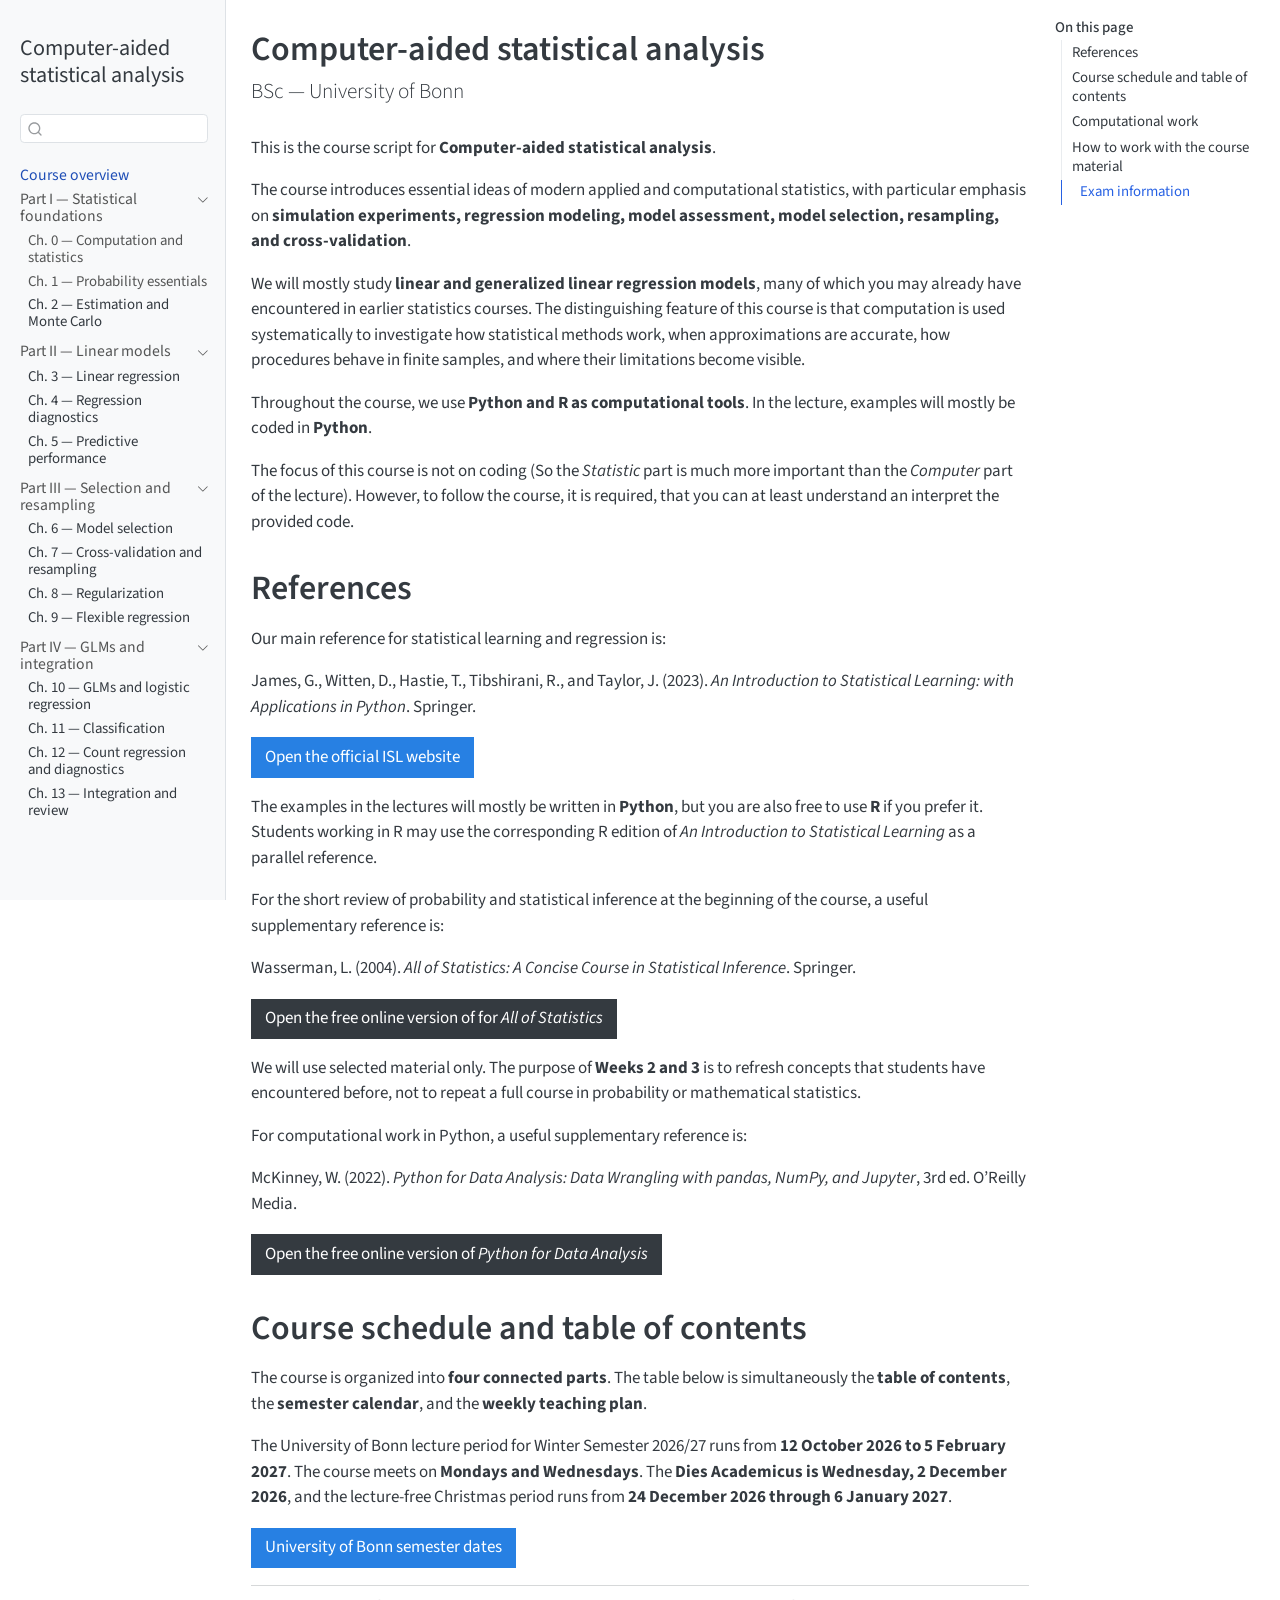
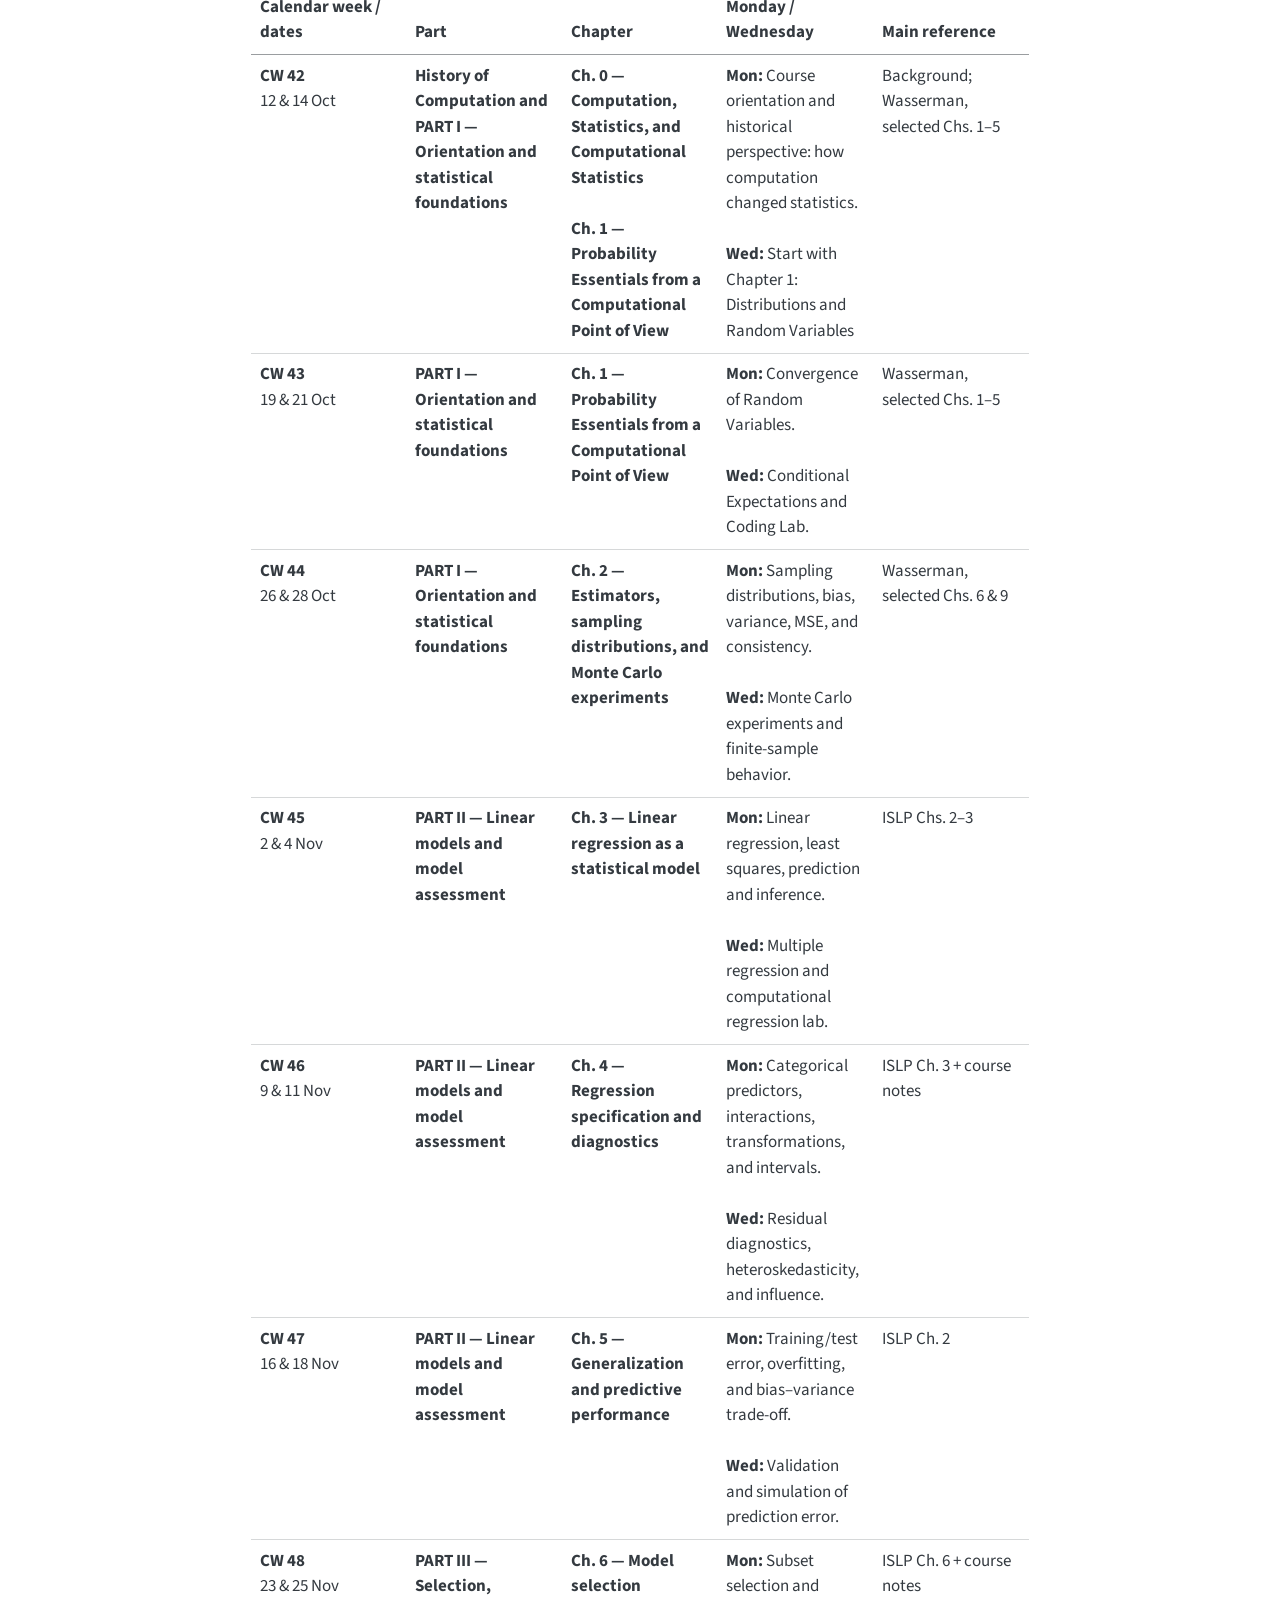
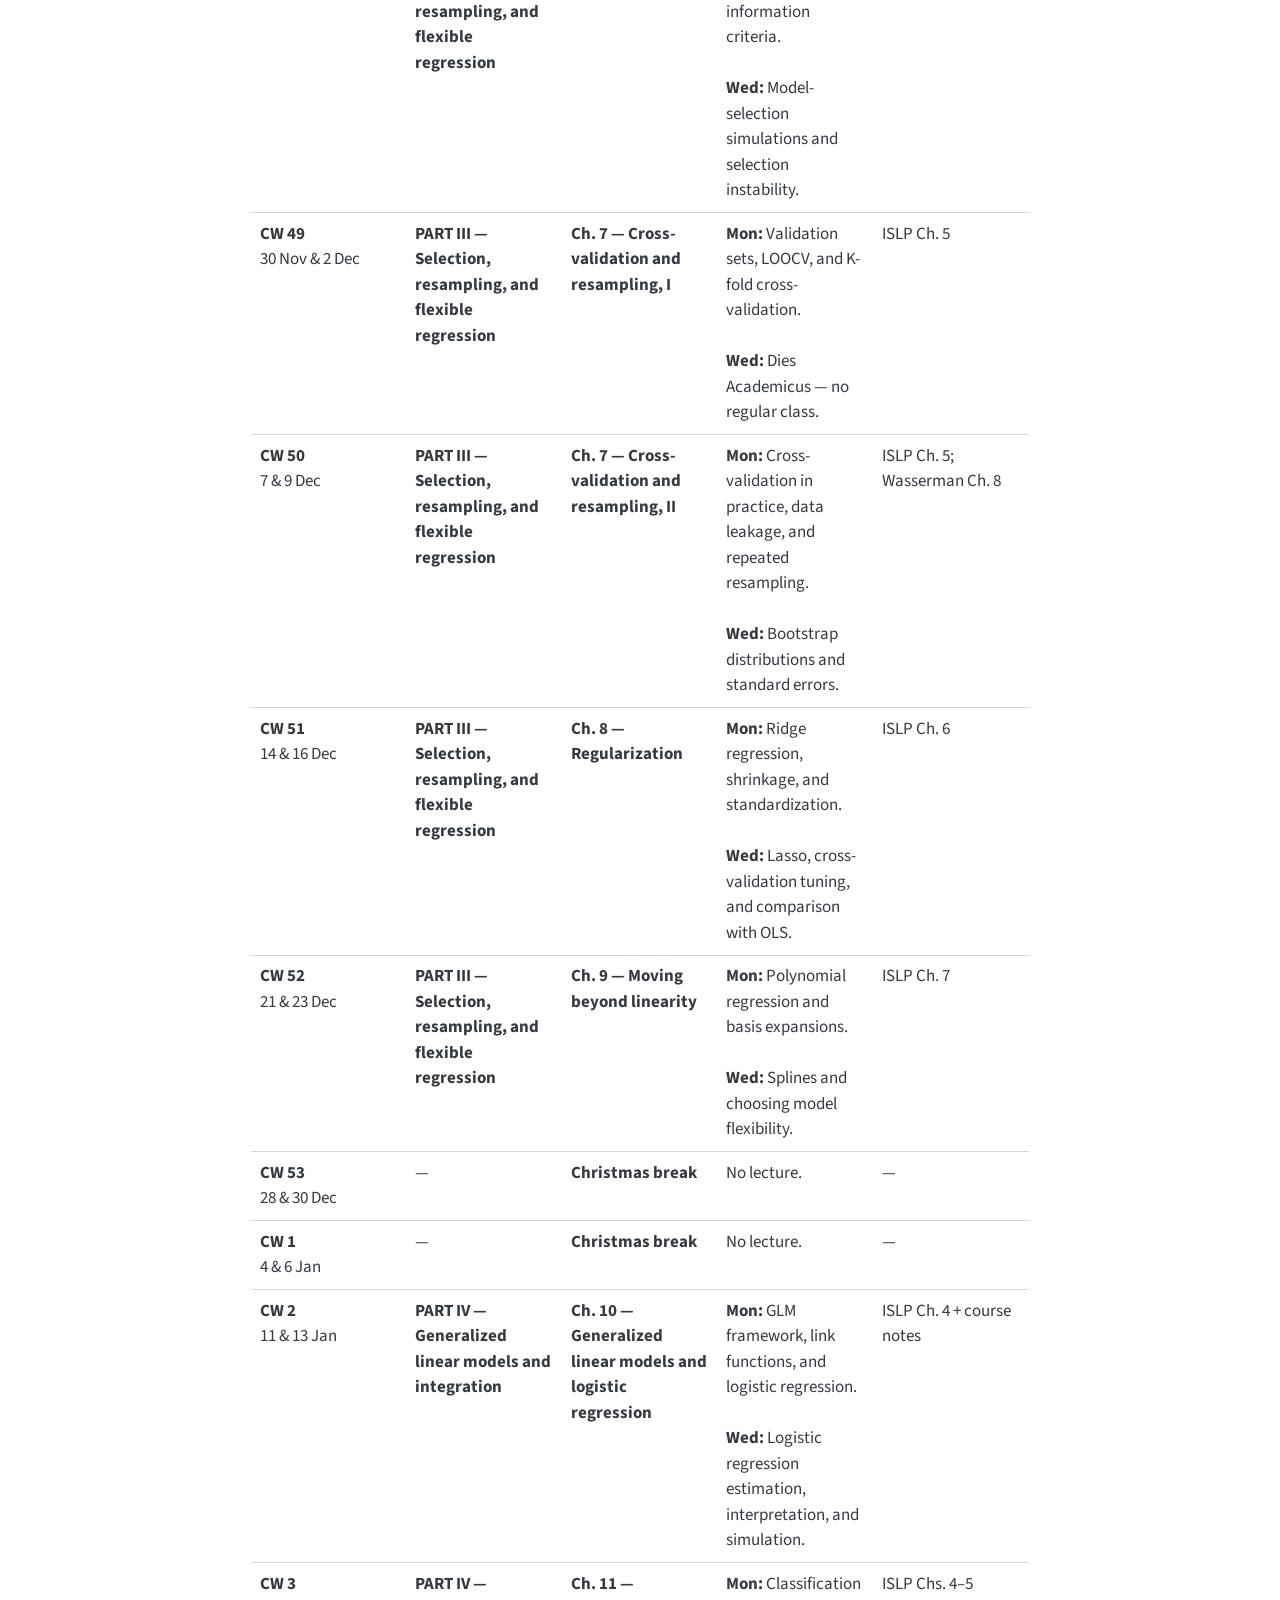
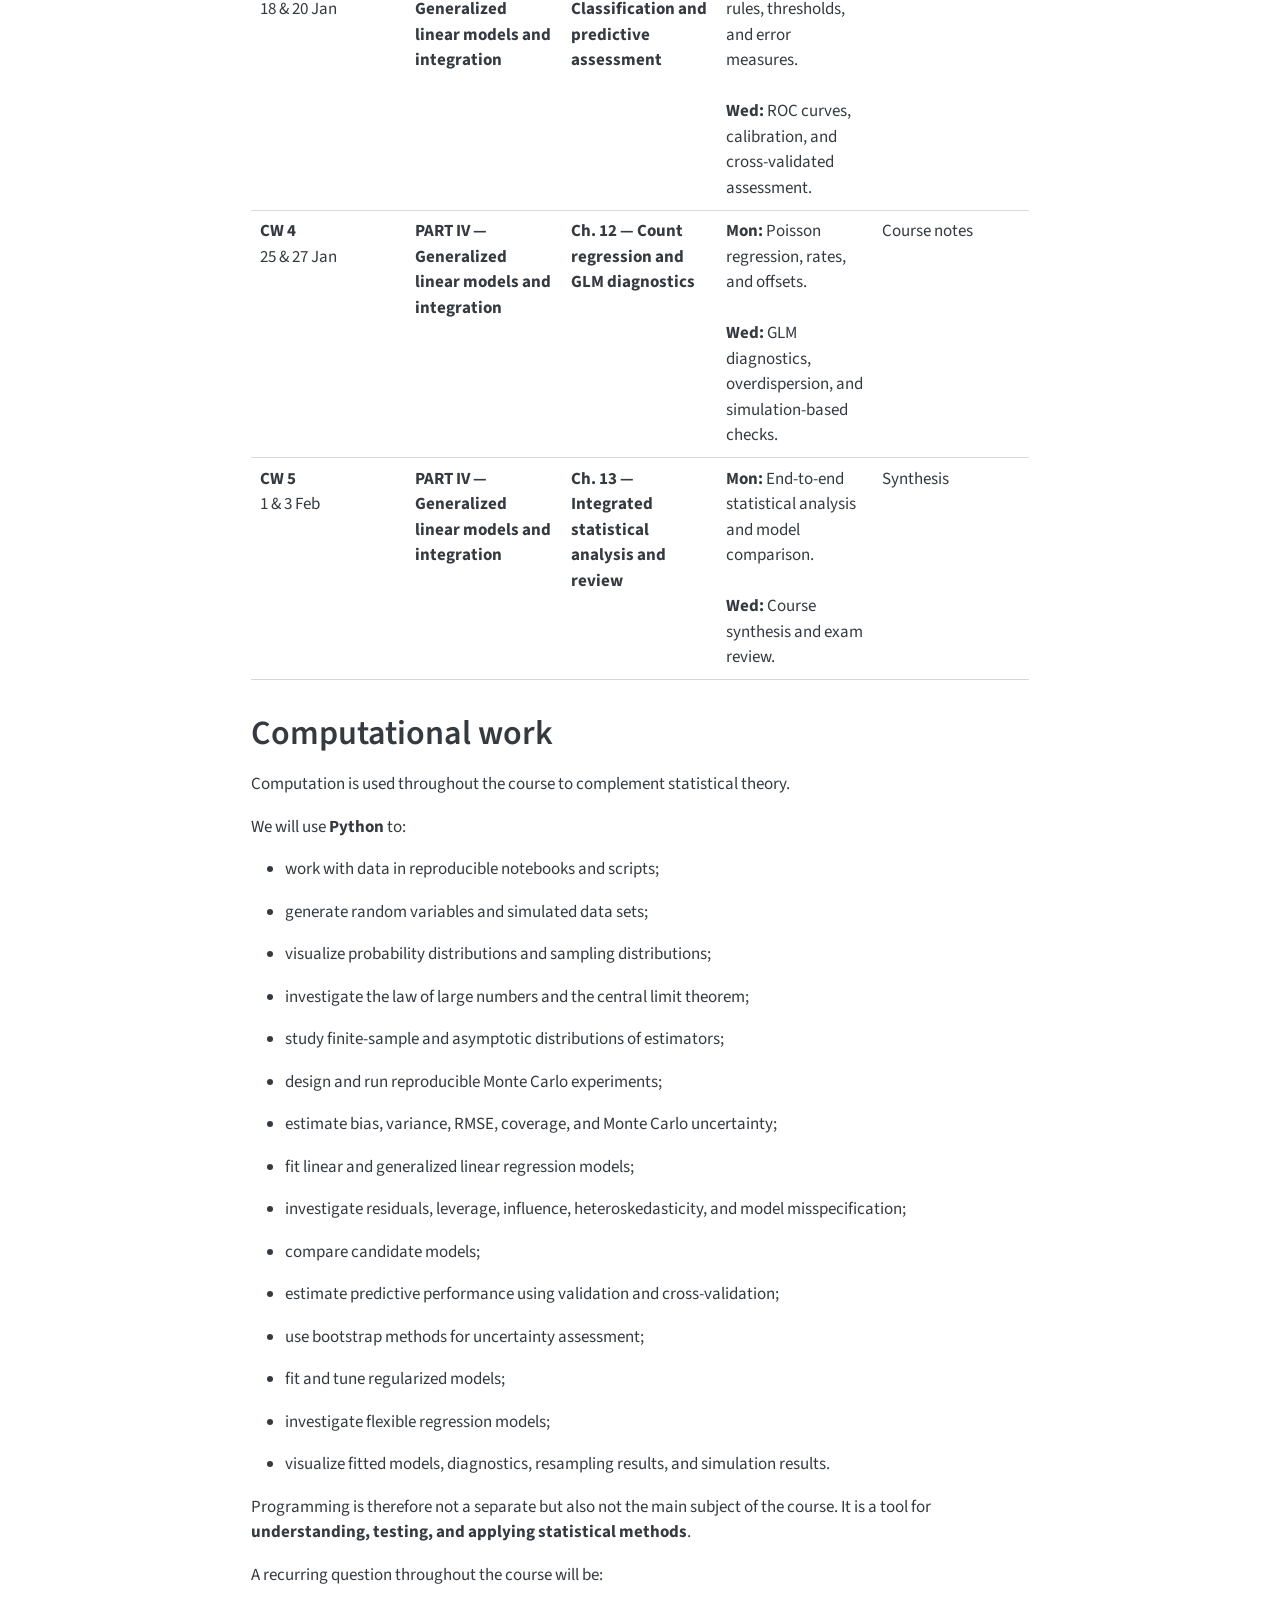
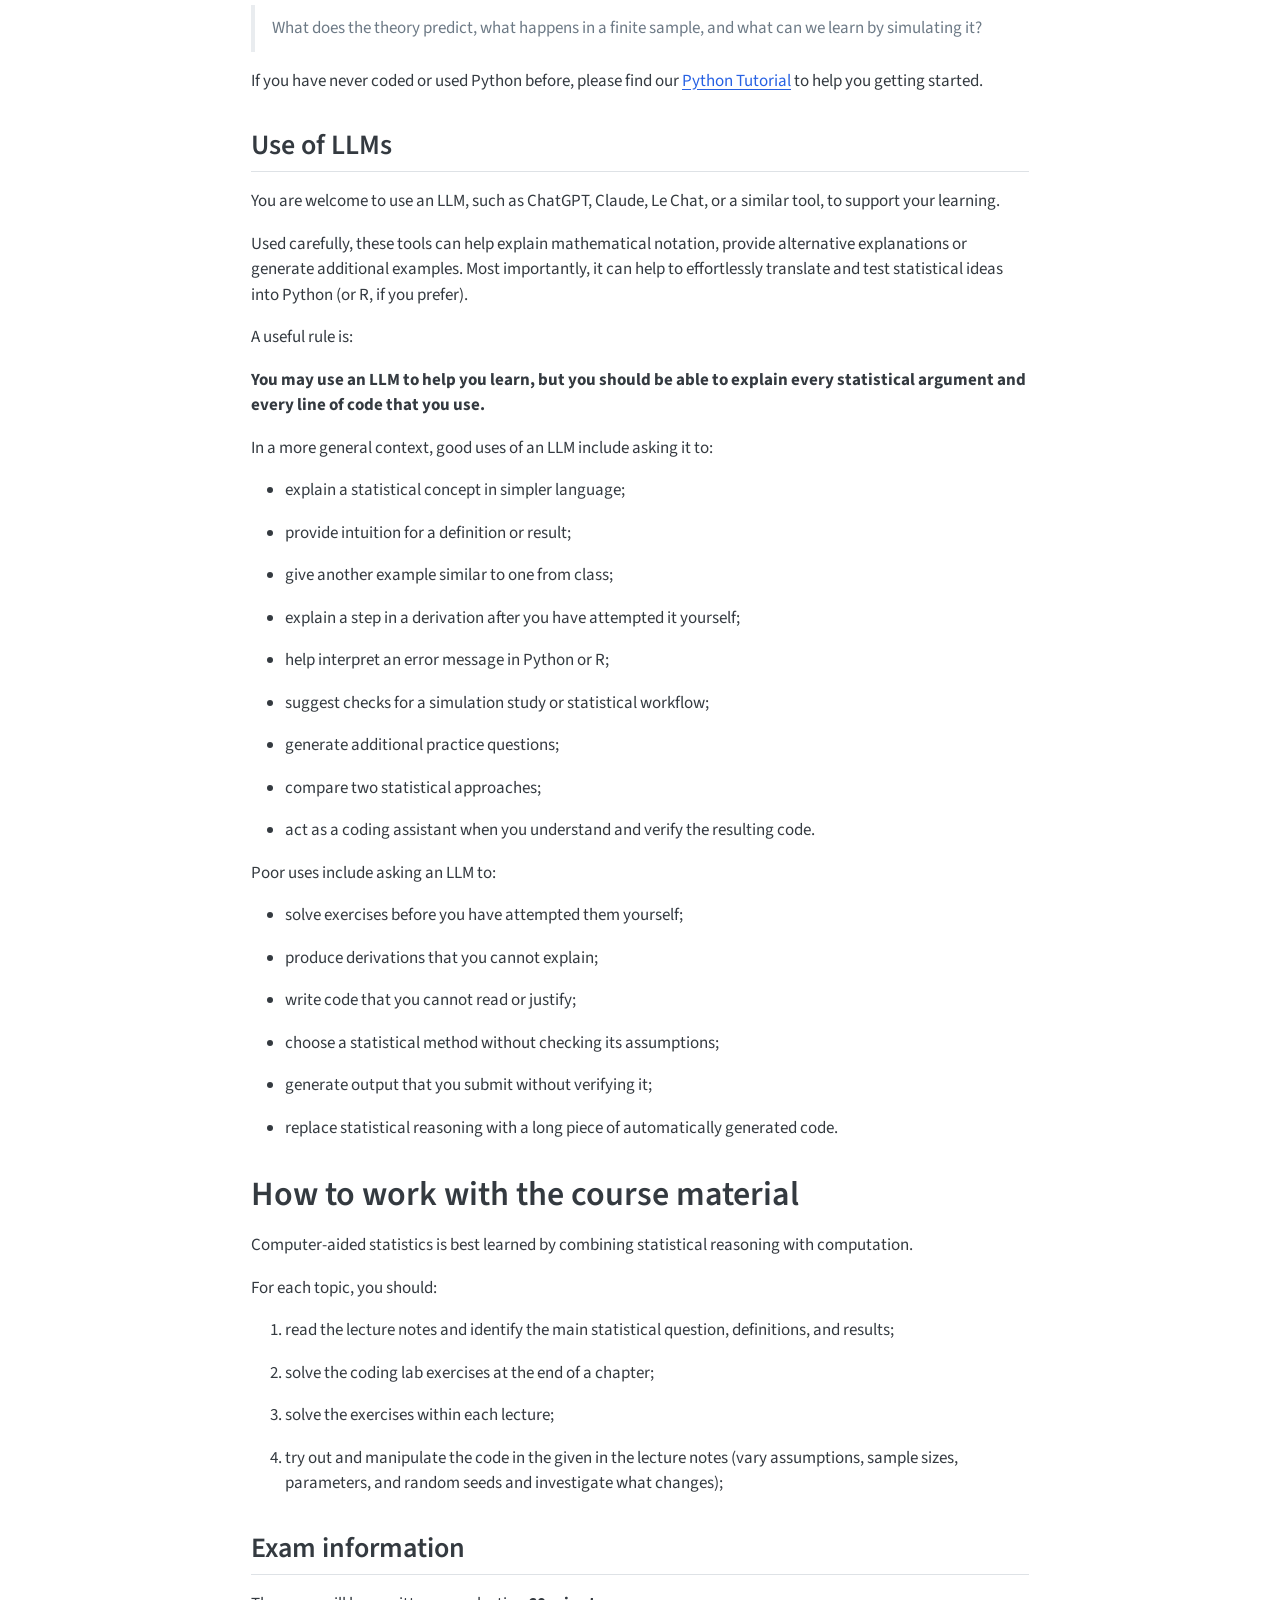
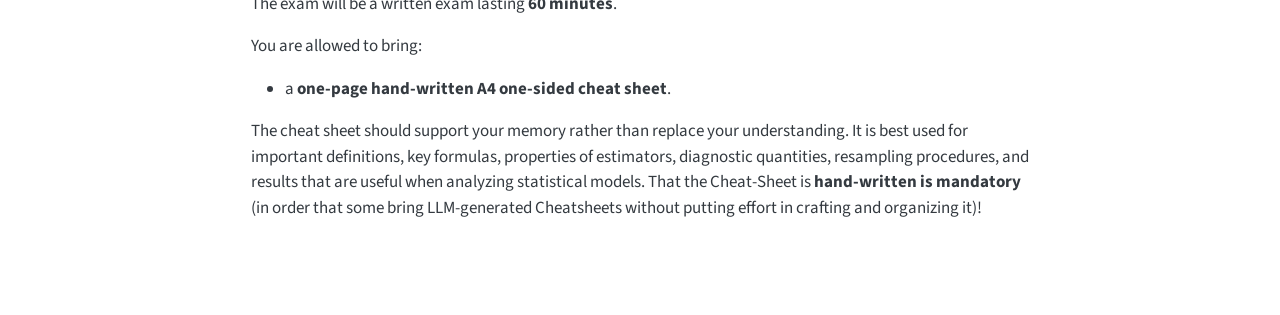
==== commit 4bde00e4: "Updated course materials" ====
--- a/index.html
+++ b/index.html
@@ -445,6 +445,7 @@
 <blockquote class="blockquote">
 <p>What does the theory predict, what happens in a finite sample, and what can we learn by simulating it?</p>
 </blockquote>
+<p>If you have never coded or used Python before, please find our <a href="../intro_to_python/intro_to_python.pdf">Python Tutorial</a> to help you getting started.</p>
 <section id="use-of-llms" class="level2 unnumbered">
 <h2 class="unnumbered anchored" data-anchor-id="use-of-llms">Use of LLMs</h2>
 <p>You are welcome to use an LLM, such as ChatGPT, Claude, Le Chat, or a similar tool, to support your learning.</p>
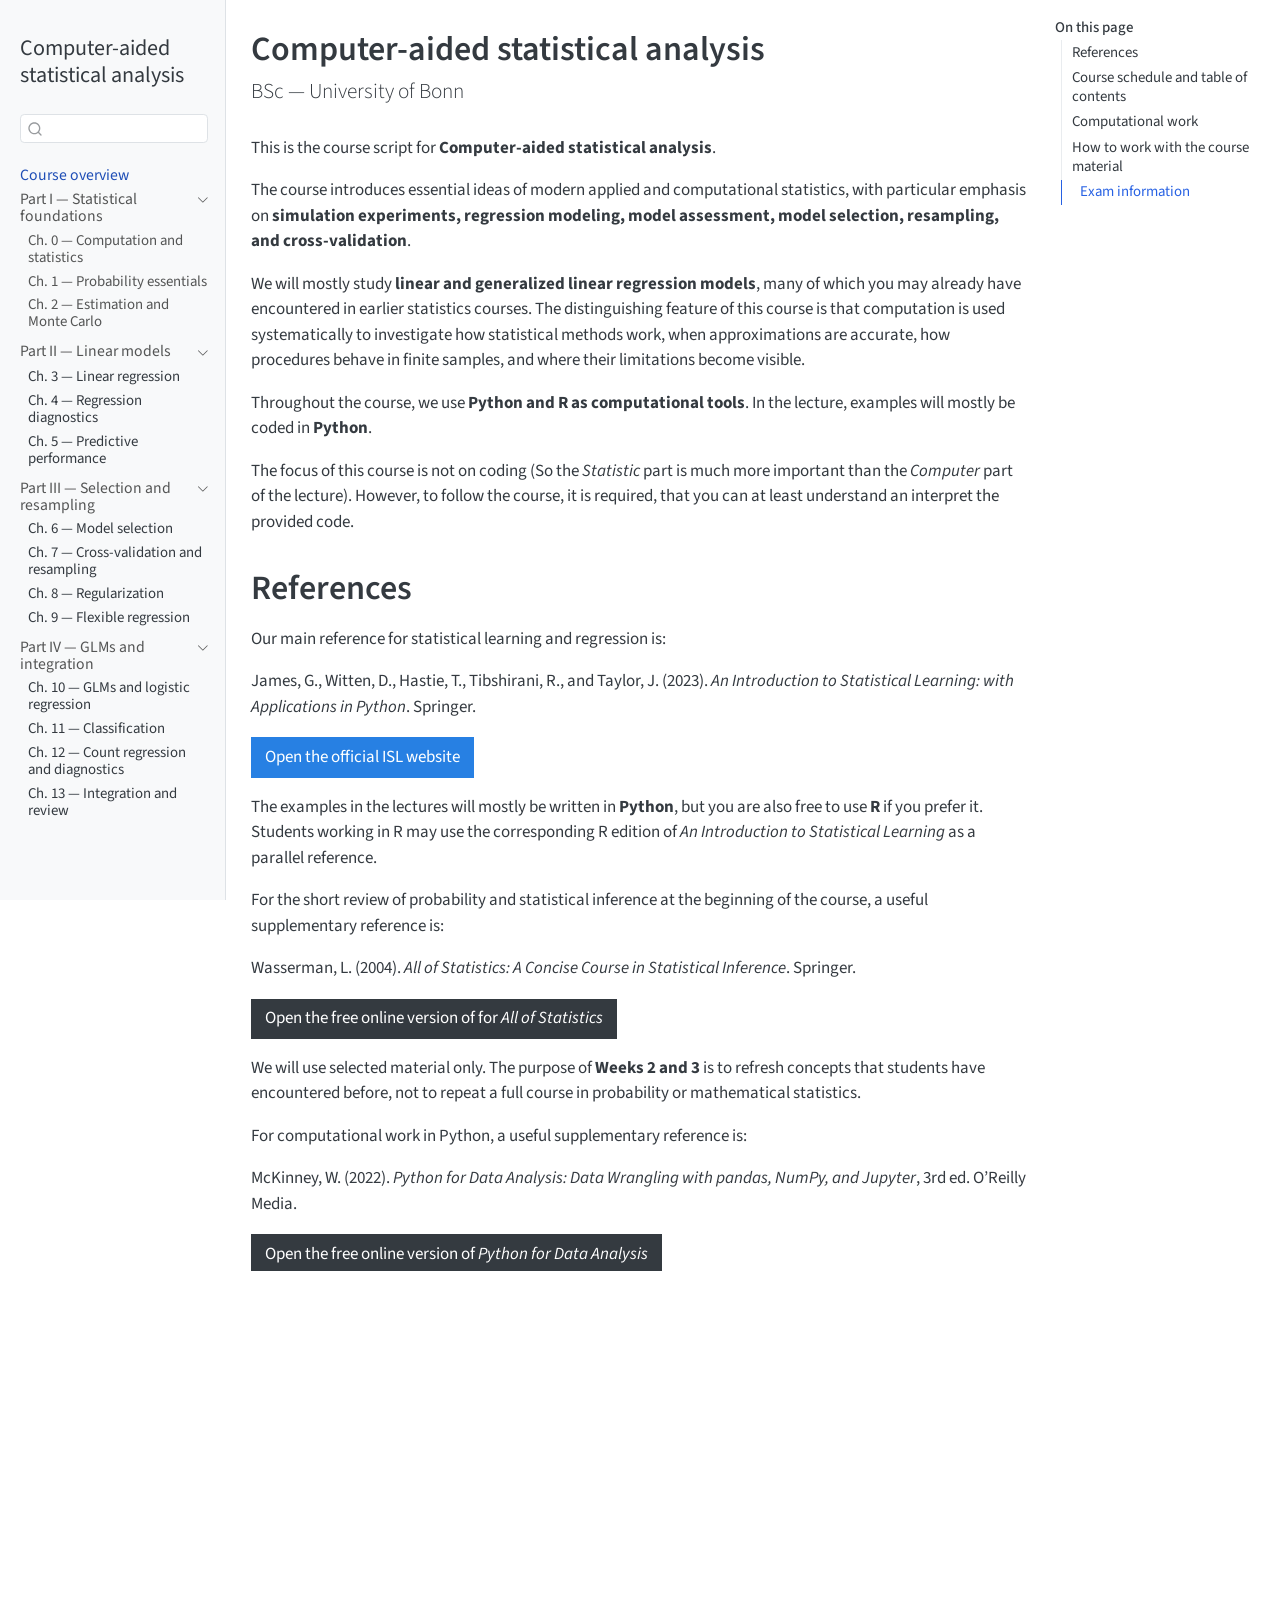
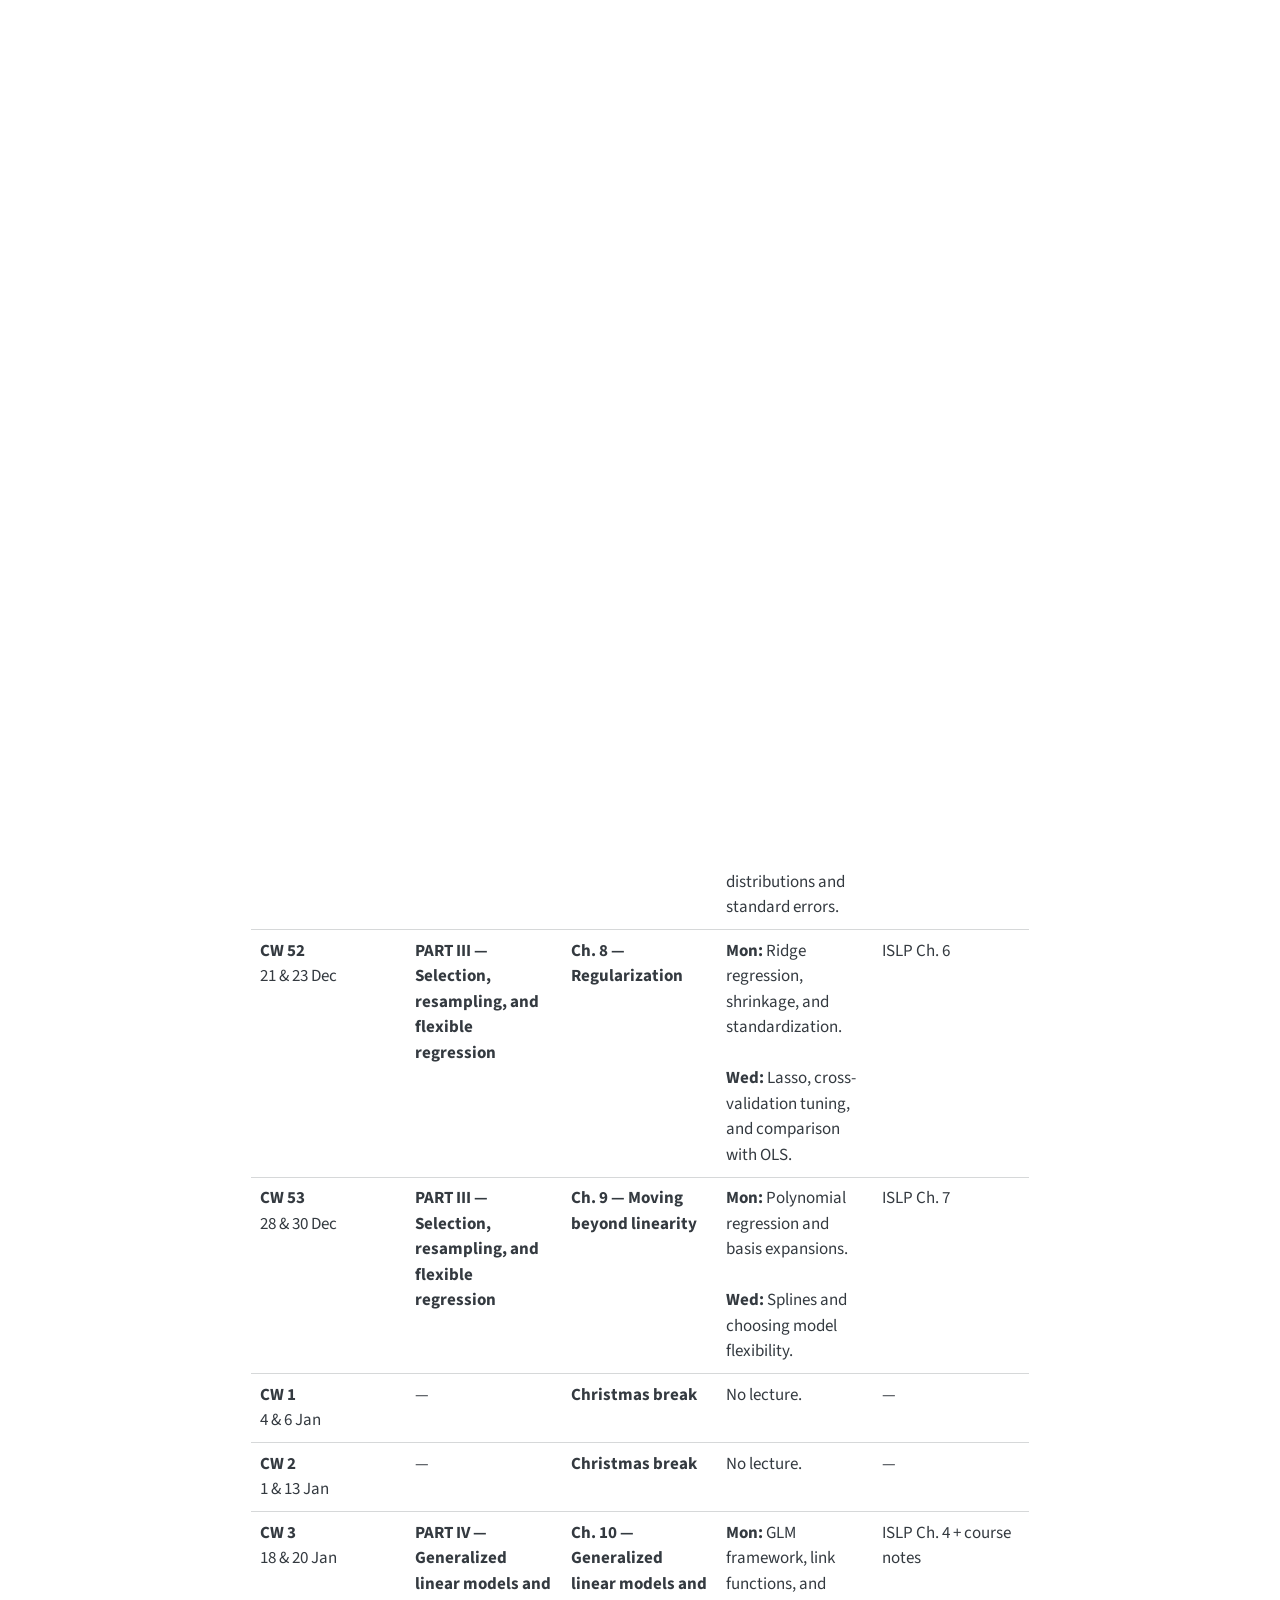
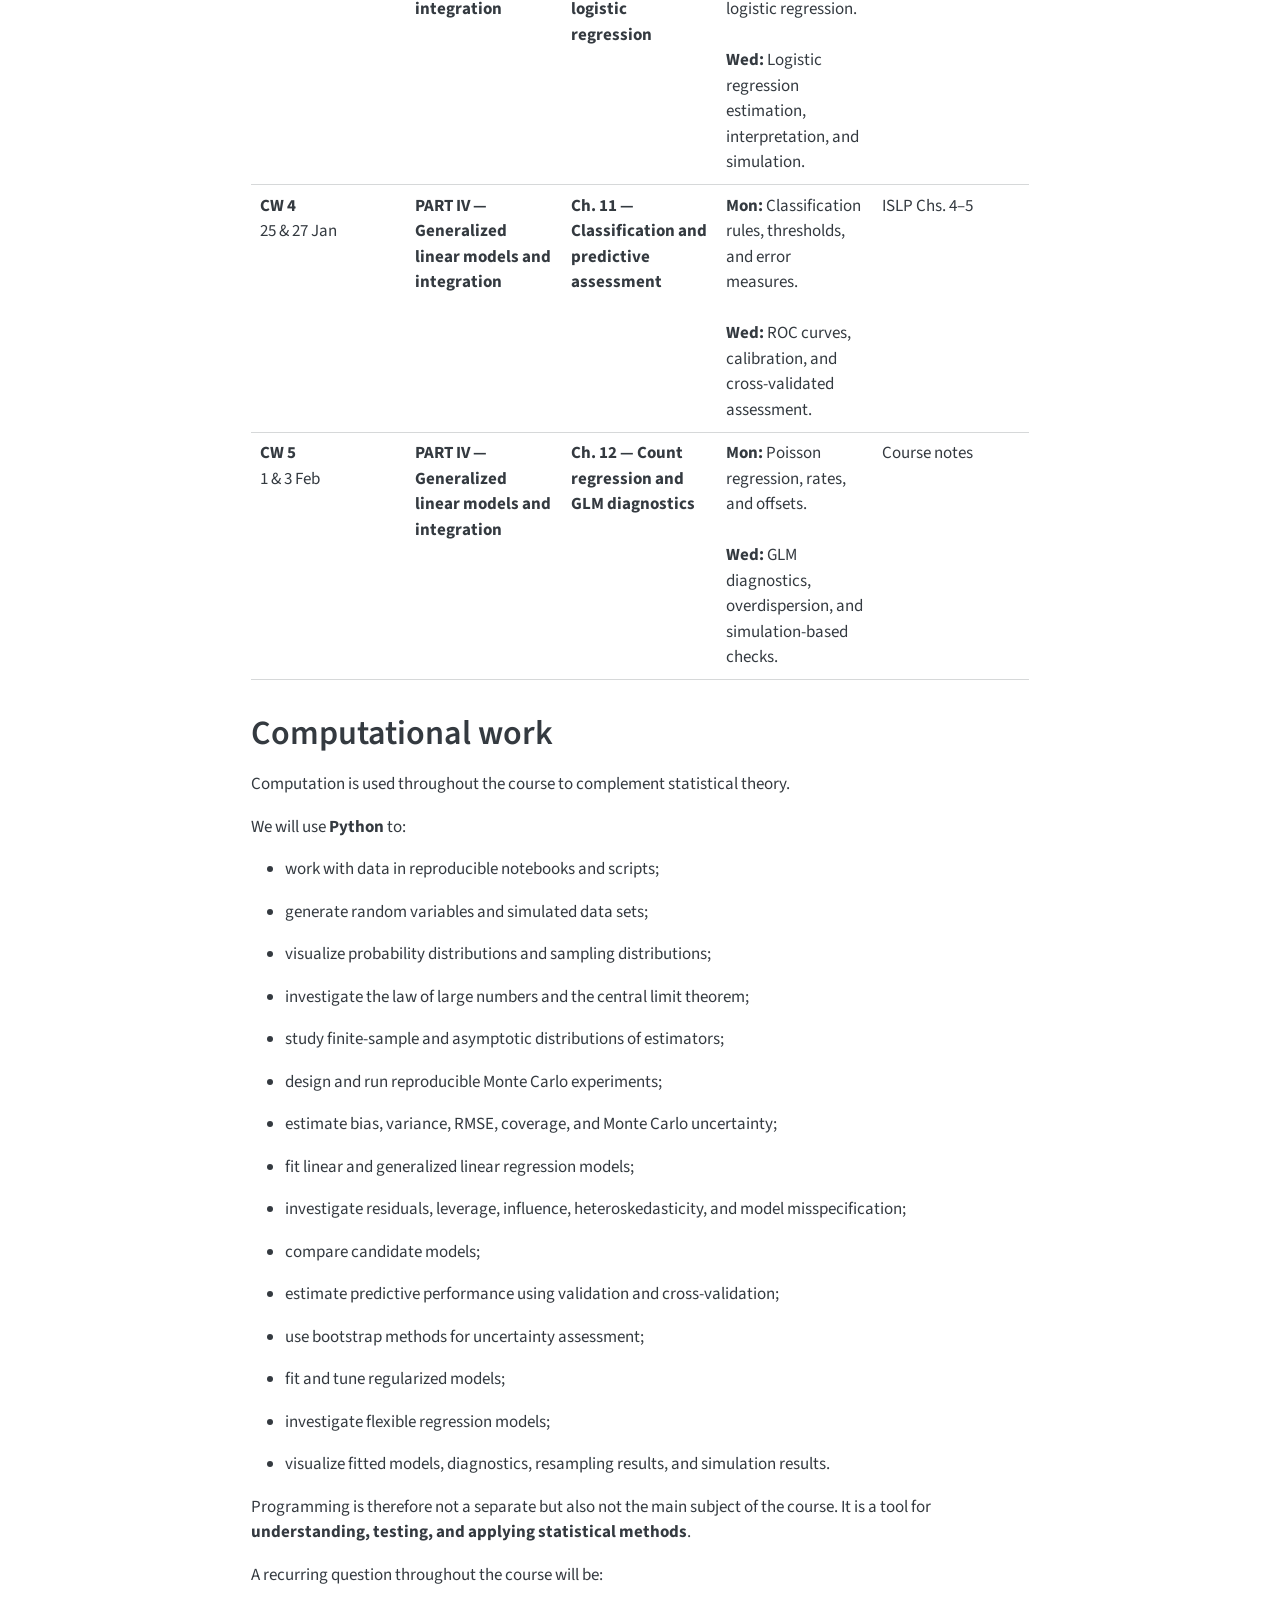
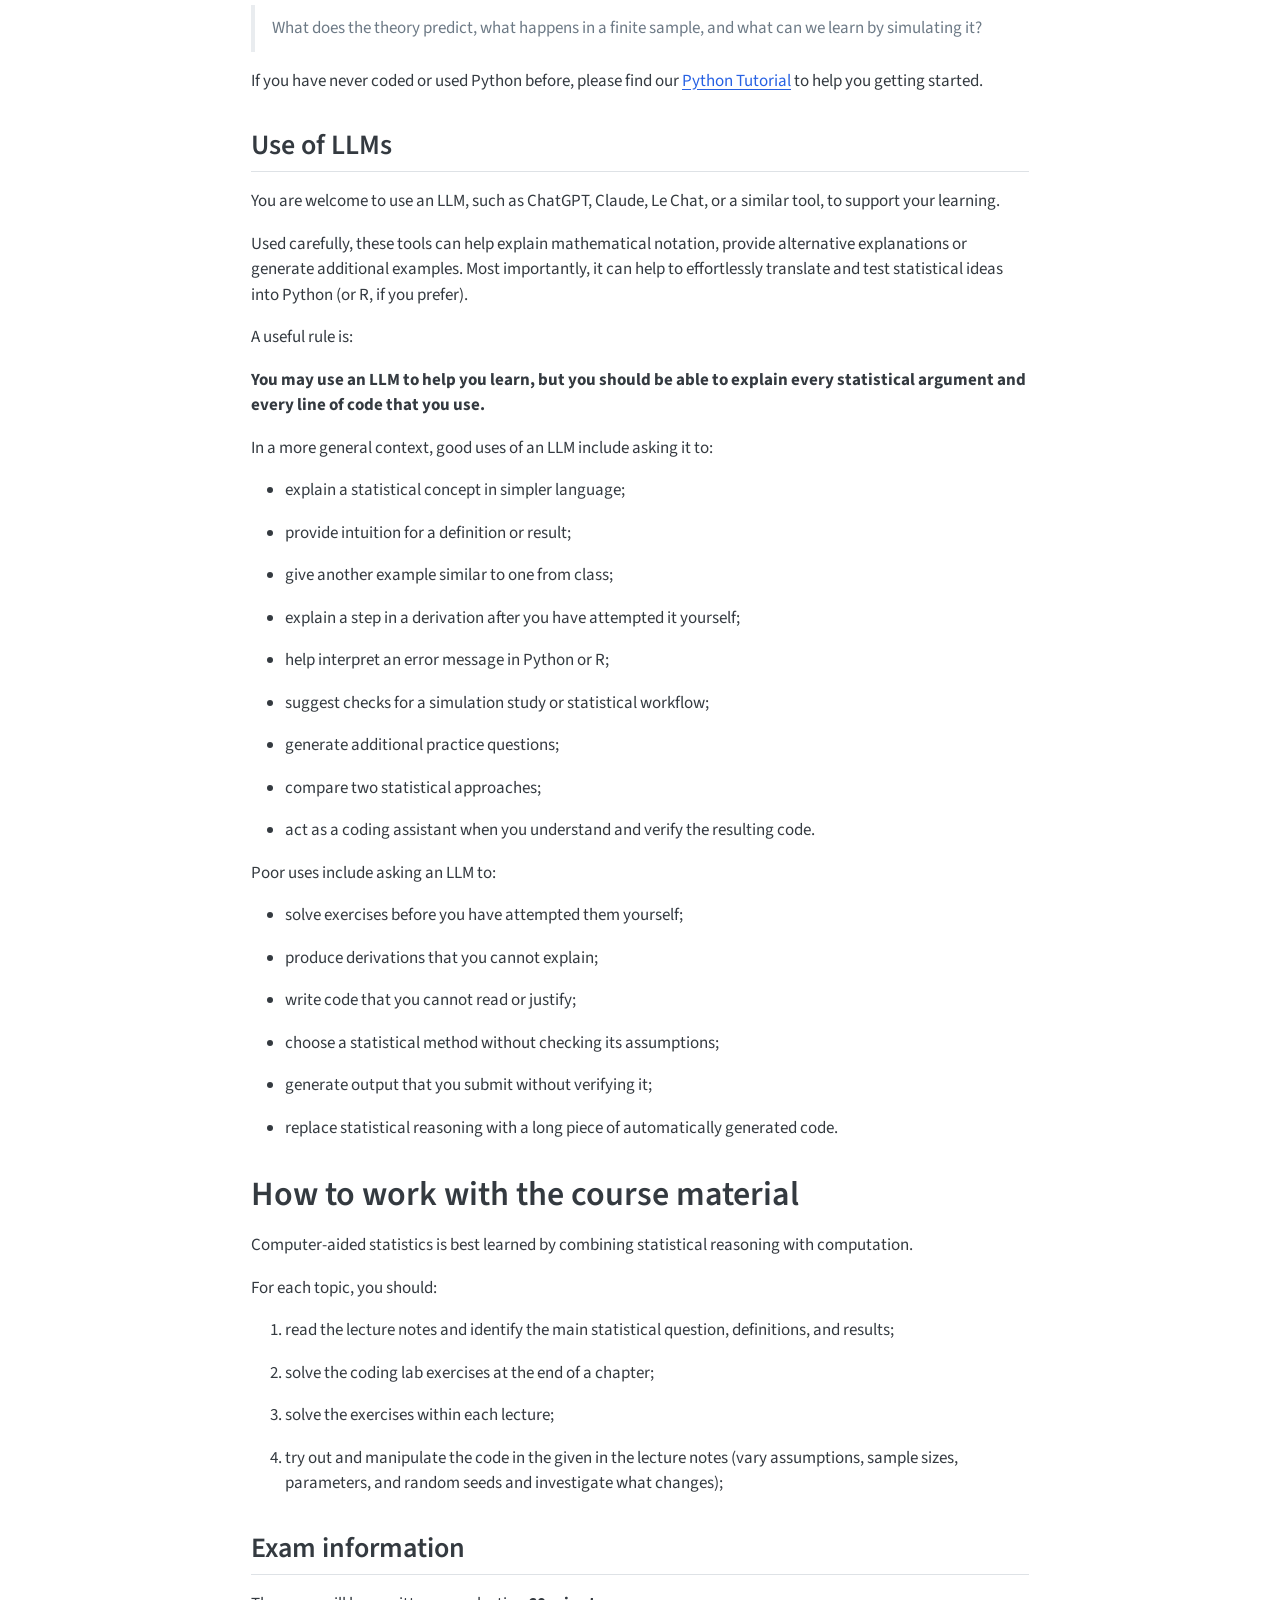
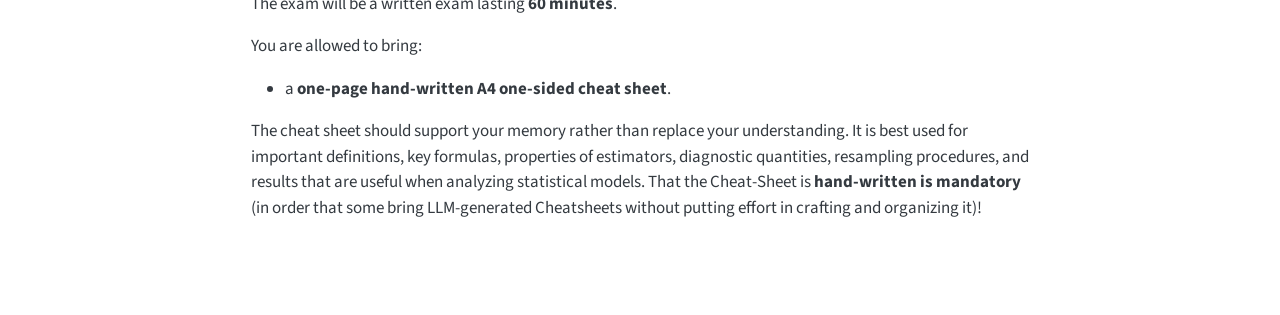
==== commit c6883149: "Updated course materials" ====
--- a/index.html
+++ b/index.html
@@ -139,8 +139,11 @@
   </div>
 </li>
           <li class="sidebar-item">
- <span class="menu-text">Ch. 2 — Estimation and Monte Carlo</span>
-  </li>
+  <div class="sidebar-item-container"> 
+  <a href="./lectures/CH2.html" class="sidebar-item-text sidebar-link">
+ <span class="menu-text">Ch. 2 — Estimation and Monte Carlo</span></a>
+  </div>
+</li>
       </ul>
   </li>
         <li class="sidebar-item sidebar-item-section">
@@ -301,85 +304,85 @@
 <td><strong>CW 42</strong><br>12 &amp; 14 Oct</td>
 <td><strong>History of Computation and PART I — Orientation and statistical foundations</strong></td>
 <td><strong>Ch. 0 — Computation, Statistics, and Computational Statistics</strong><br><br><strong>Ch. 1 — Probability Essentials from a Computational Point of View</strong></td>
-<td><strong>Mon:</strong> Course orientation and historical perspective: how computation changed statistics.<br><br><strong>Wed:</strong> Start with Chapter 1: Distributions and Random Variables</td>
+<td><strong>Mon:</strong> Course orientation and historical perspective: how computation changed statistics.<br><br><strong>Wed:</strong> Distributions and Random Variables</td>
 <td>Background;<br> Wasserman, selected Chs. 1–5</td>
 </tr>
 <tr class="even">
 <td><strong>CW 43</strong><br>19 &amp; 21 Oct</td>
 <td><strong>PART I — Orientation and statistical foundations</strong></td>
 <td><strong>Ch. 1 — Probability Essentials from a Computational Point of View</strong></td>
-<td><strong>Mon:</strong> Convergence of Random Variables.<br><br><strong>Wed:</strong> Conditional Expectations and Coding Lab.</td>
+<td><strong>Mon:</strong> Distributions and Random Variables<br><br><strong>Wed:</strong> Convergence of Random Variables and the Law of Large Numbers</td>
 <td>Wasserman, selected Chs. 1–5</td>
 </tr>
 <tr class="odd">
 <td><strong>CW 44</strong><br>26 &amp; 28 Oct</td>
+<td><strong>PART I — Orientation and statistical foundations</strong></td>
+<td><strong>Ch. 1 — Probability Essentials from a Computational Point of View</strong></td>
+<td><strong>Mon:</strong> Central Limit Theorem.<br><br><strong>Wed:</strong> Conditional Expectations and Coding Lab.</td>
+<td>Wasserman, selected Chs. 1–5</td>
+</tr>
+<tr class="even">
+<td><strong>CW 45</strong><br>2 &amp; 4 Nov</td>
 <td><strong>PART I — Orientation and statistical foundations</strong></td>
 <td><strong>Ch. 2 — Estimators, sampling distributions, and Monte Carlo experiments</strong></td>
 <td><strong>Mon:</strong> Sampling distributions, bias, variance, MSE, and consistency.<br><br><strong>Wed:</strong> Monte Carlo experiments and finite-sample behavior.</td>
 <td>Wasserman, selected Chs. 6 &amp; 9</td>
 </tr>
-<tr class="even">
-<td><strong>CW 45</strong><br>2 &amp; 4 Nov</td>
+<tr class="odd">
+<td><strong>CW 46</strong><br>9 &amp; 11 Nov</td>
 <td><strong>PART II — Linear models and model assessment</strong></td>
 <td><strong>Ch. 3 — Linear regression as a statistical model</strong></td>
 <td><strong>Mon:</strong> Linear regression, least squares, prediction and inference.<br><br><strong>Wed:</strong> Multiple regression and computational regression lab.</td>
 <td>ISLP Chs. 2–3</td>
 </tr>
-<tr class="odd">
-<td><strong>CW 46</strong><br>9 &amp; 11 Nov</td>
+<tr class="even">
+<td><strong>CW 47</strong><br>16 &amp; 18 Nov</td>
 <td><strong>PART II — Linear models and model assessment</strong></td>
 <td><strong>Ch. 4 — Regression specification and diagnostics</strong></td>
 <td><strong>Mon:</strong> Categorical predictors, interactions, transformations, and intervals.<br><br><strong>Wed:</strong> Residual diagnostics, heteroskedasticity, and influence.</td>
 <td>ISLP Ch. 3 + course notes</td>
 </tr>
-<tr class="even">
-<td><strong>CW 47</strong><br>16 &amp; 18 Nov</td>
+<tr class="odd">
+<td><strong>CW 48</strong><br>23 &amp; 25 Nov</td>
 <td><strong>PART II — Linear models and model assessment</strong></td>
 <td><strong>Ch. 5 — Generalization and predictive performance</strong></td>
 <td><strong>Mon:</strong> Training/test error, overfitting, and bias–variance trade-off.<br><br><strong>Wed:</strong> Validation and simulation of prediction error.</td>
 <td>ISLP Ch. 2</td>
 </tr>
-<tr class="odd">
-<td><strong>CW 48</strong><br>23 &amp; 25 Nov</td>
+<tr class="even">
+<td><strong>CW 49</strong><br>30 Nov &amp; 2 Dec</td>
 <td><strong>PART III — Selection, resampling, and flexible regression</strong></td>
 <td><strong>Ch. 6 — Model selection</strong></td>
 <td><strong>Mon:</strong> Subset selection and information criteria.<br><br><strong>Wed:</strong> Model-selection simulations and selection instability.</td>
 <td>ISLP Ch. 6 + course notes</td>
 </tr>
-<tr class="even">
-<td><strong>CW 49</strong><br>30 Nov &amp; 2 Dec</td>
+<tr class="odd">
+<td><strong>CW 50</strong><br>7 &amp; 9 Dec</td>
 <td><strong>PART III — Selection, resampling, and flexible regression</strong></td>
 <td><strong>Ch. 7 — Cross-validation and resampling, I</strong></td>
 <td><strong>Mon:</strong> Validation sets, LOOCV, and K-fold cross-validation.<br><br><strong>Wed:</strong> Dies Academicus — no regular class.</td>
 <td>ISLP Ch. 5</td>
 </tr>
-<tr class="odd">
-<td><strong>CW 50</strong><br>7 &amp; 9 Dec</td>
+<tr class="even">
+<td><strong>CW 51</strong><br>14 &amp; 16 Dec</td>
 <td><strong>PART III — Selection, resampling, and flexible regression</strong></td>
 <td><strong>Ch. 7 — Cross-validation and resampling, II</strong></td>
 <td><strong>Mon:</strong> Cross-validation in practice, data leakage, and repeated resampling.<br><br><strong>Wed:</strong> Bootstrap distributions and standard errors.</td>
 <td>ISLP Ch. 5;<br>Wasserman Ch. 8</td>
 </tr>
-<tr class="even">
-<td><strong>CW 51</strong><br>14 &amp; 16 Dec</td>
+<tr class="odd">
+<td><strong>CW 52</strong><br>21 &amp; 23 Dec</td>
 <td><strong>PART III — Selection, resampling, and flexible regression</strong></td>
 <td><strong>Ch. 8 — Regularization</strong></td>
 <td><strong>Mon:</strong> Ridge regression, shrinkage, and standardization.<br><br><strong>Wed:</strong> Lasso, cross-validation tuning, and comparison with OLS.</td>
 <td>ISLP Ch. 6</td>
 </tr>
-<tr class="odd">
-<td><strong>CW 52</strong><br>21 &amp; 23 Dec</td>
+<tr class="even">
+<td><strong>CW 53</strong><br>28 &amp; 30 Dec</td>
 <td><strong>PART III — Selection, resampling, and flexible regression</strong></td>
 <td><strong>Ch. 9 — Moving beyond linearity</strong></td>
 <td><strong>Mon:</strong> Polynomial regression and basis expansions.<br><br><strong>Wed:</strong> Splines and choosing model flexibility.</td>
 <td>ISLP Ch. 7</td>
-</tr>
-<tr class="even">
-<td><strong>CW 53</strong><br>28 &amp; 30 Dec</td>
-<td>—</td>
-<td><strong>Christmas break</strong></td>
-<td>No lecture.</td>
-<td>—</td>
 </tr>
 <tr class="odd">
 <td><strong>CW 1</strong><br>4 &amp; 6 Jan</td>
@@ -389,32 +392,32 @@
 <td>—</td>
 </tr>
 <tr class="even">
-<td><strong>CW 2</strong><br>11 &amp; 13 Jan</td>
+<td><strong>CW 2</strong><br>1 &amp; 13 Jan</td>
+<td>—</td>
+<td><strong>Christmas break</strong></td>
+<td>No lecture.</td>
+<td>—</td>
+</tr>
+<tr class="odd">
+<td><strong>CW 3</strong><br>18 &amp; 20 Jan</td>
 <td><strong>PART IV — Generalized linear models and integration</strong></td>
 <td><strong>Ch. 10 — Generalized linear models and logistic regression</strong></td>
 <td><strong>Mon:</strong> GLM framework, link functions, and logistic regression.<br><br><strong>Wed:</strong> Logistic regression estimation, interpretation, and simulation.</td>
 <td>ISLP Ch. 4 + course notes</td>
 </tr>
-<tr class="odd">
-<td><strong>CW 3</strong><br>18 &amp; 20 Jan</td>
+<tr class="even">
+<td><strong>CW 4</strong><br>25 &amp; 27 Jan</td>
 <td><strong>PART IV — Generalized linear models and integration</strong></td>
 <td><strong>Ch. 11 — Classification and predictive assessment</strong></td>
 <td><strong>Mon:</strong> Classification rules, thresholds, and error measures.<br><br><strong>Wed:</strong> ROC curves, calibration, and cross-validated assessment.</td>
 <td>ISLP Chs. 4–5</td>
 </tr>
-<tr class="even">
-<td><strong>CW 4</strong><br>25 &amp; 27 Jan</td>
+<tr class="odd">
+<td><strong>CW 5</strong><br>1 &amp; 3 Feb</td>
 <td><strong>PART IV — Generalized linear models and integration</strong></td>
 <td><strong>Ch. 12 — Count regression and GLM diagnostics</strong></td>
 <td><strong>Mon:</strong> Poisson regression, rates, and offsets.<br><br><strong>Wed:</strong> GLM diagnostics, overdispersion, and simulation-based checks.</td>
 <td>Course notes</td>
-</tr>
-<tr class="odd">
-<td><strong>CW 5</strong><br>1 &amp; 3 Feb</td>
-<td><strong>PART IV — Generalized linear models and integration</strong></td>
-<td><strong>Ch. 13 — Integrated statistical analysis and review</strong></td>
-<td><strong>Mon:</strong> End-to-end statistical analysis and model comparison.<br><br><strong>Wed:</strong> Course synthesis and exam review.</td>
-<td>Synthesis</td>
 </tr>
 </tbody>
 </table>
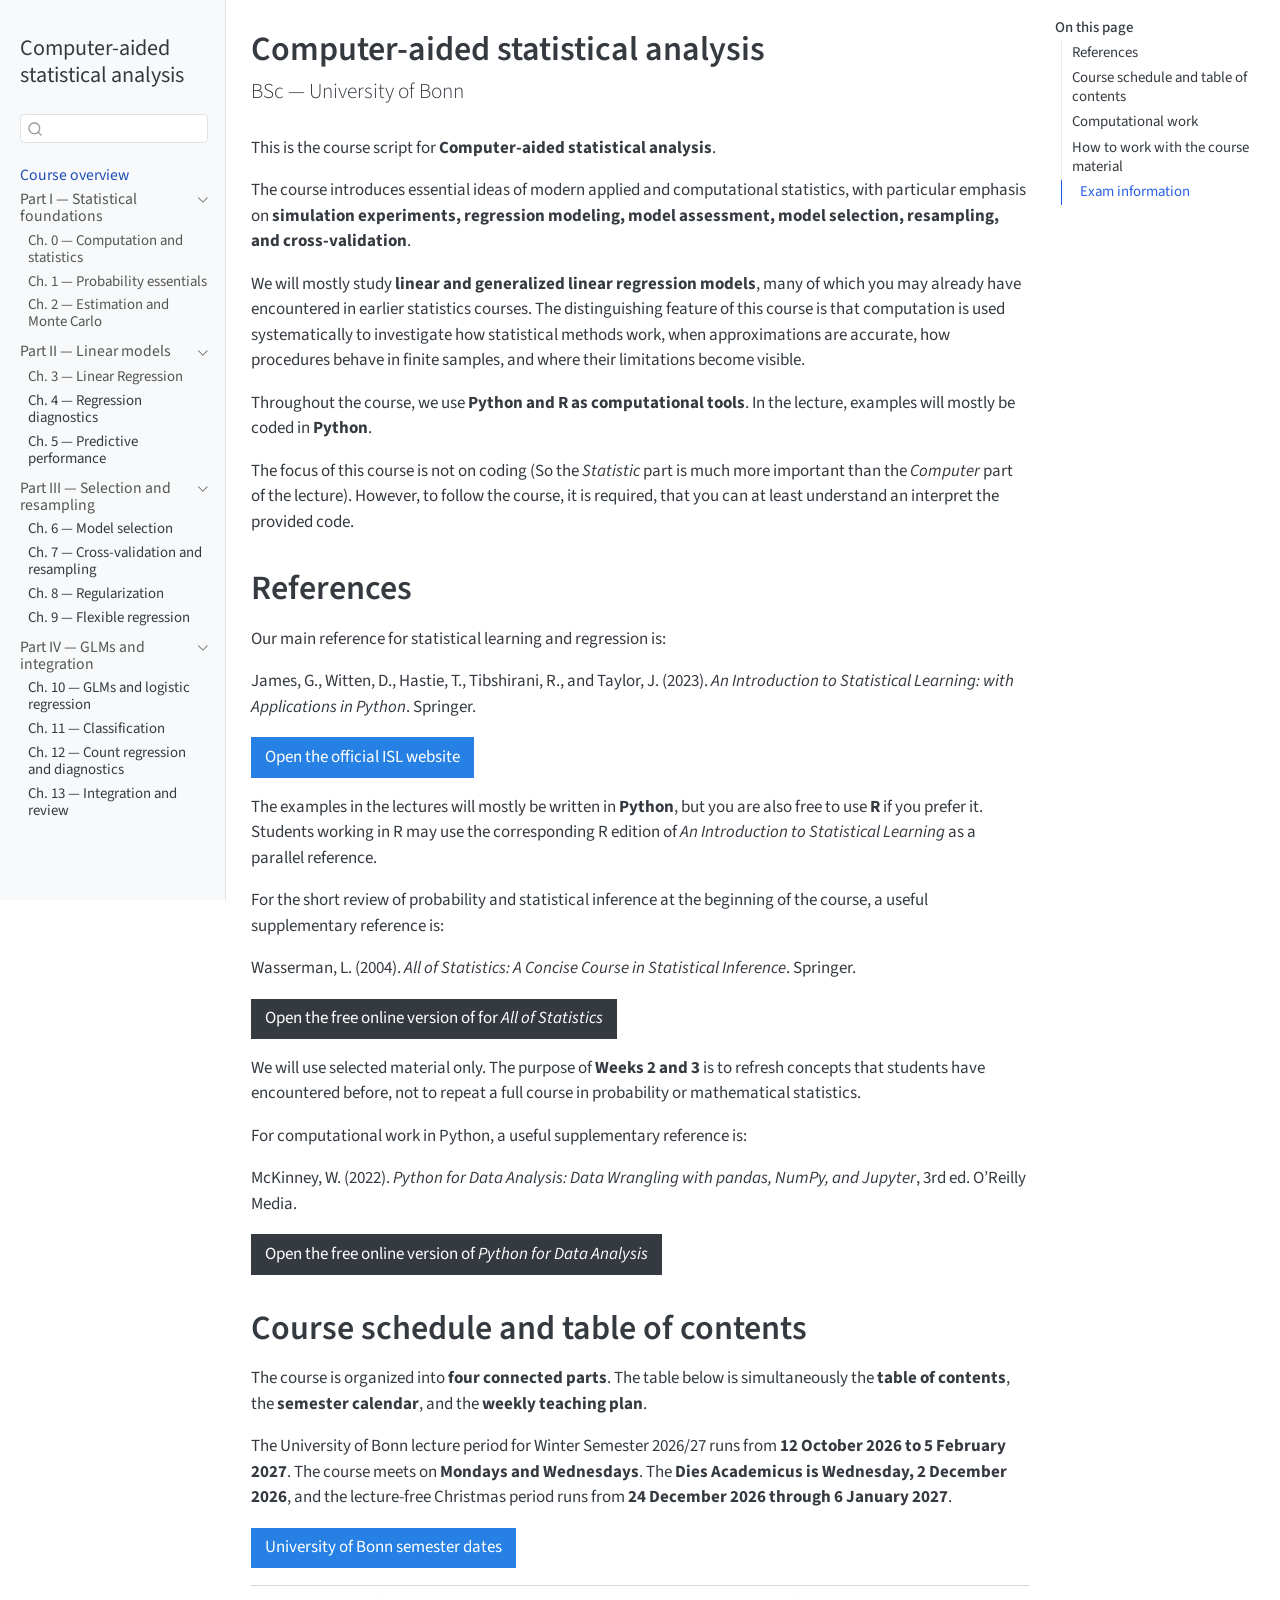
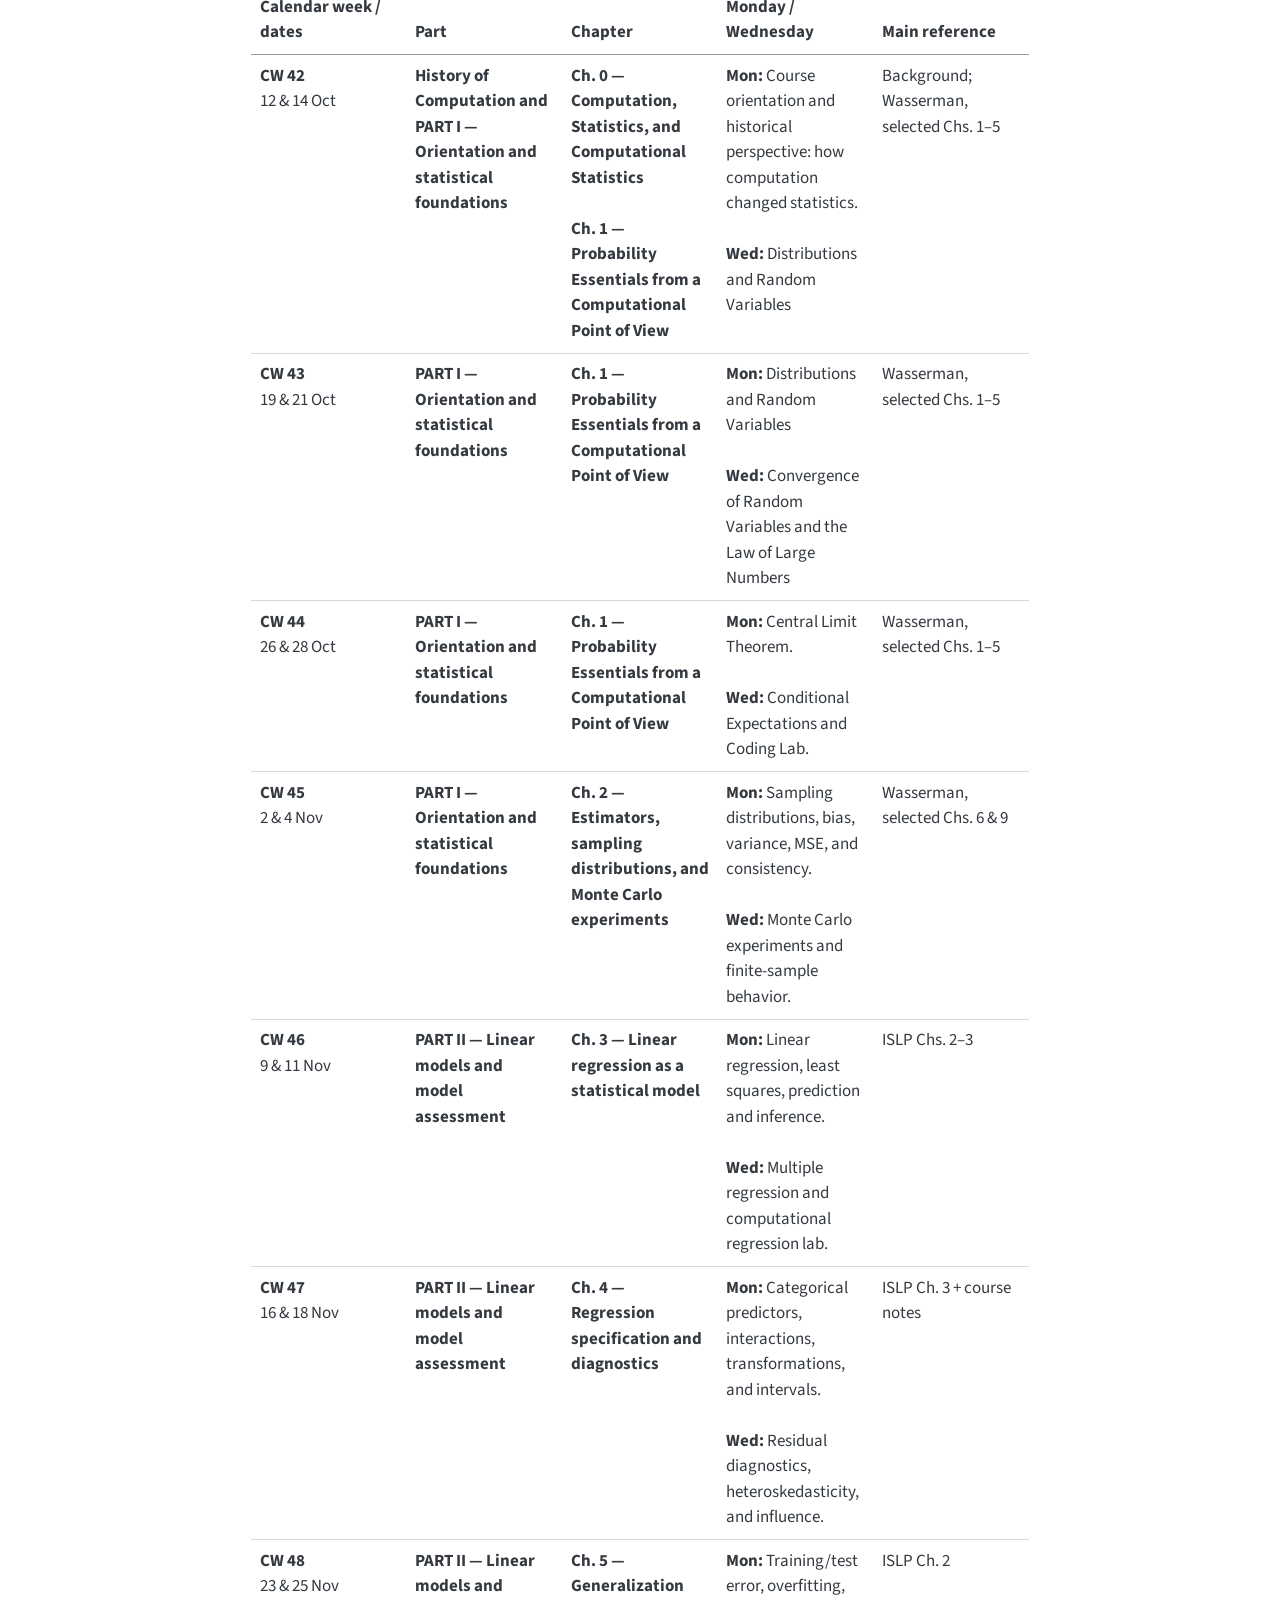
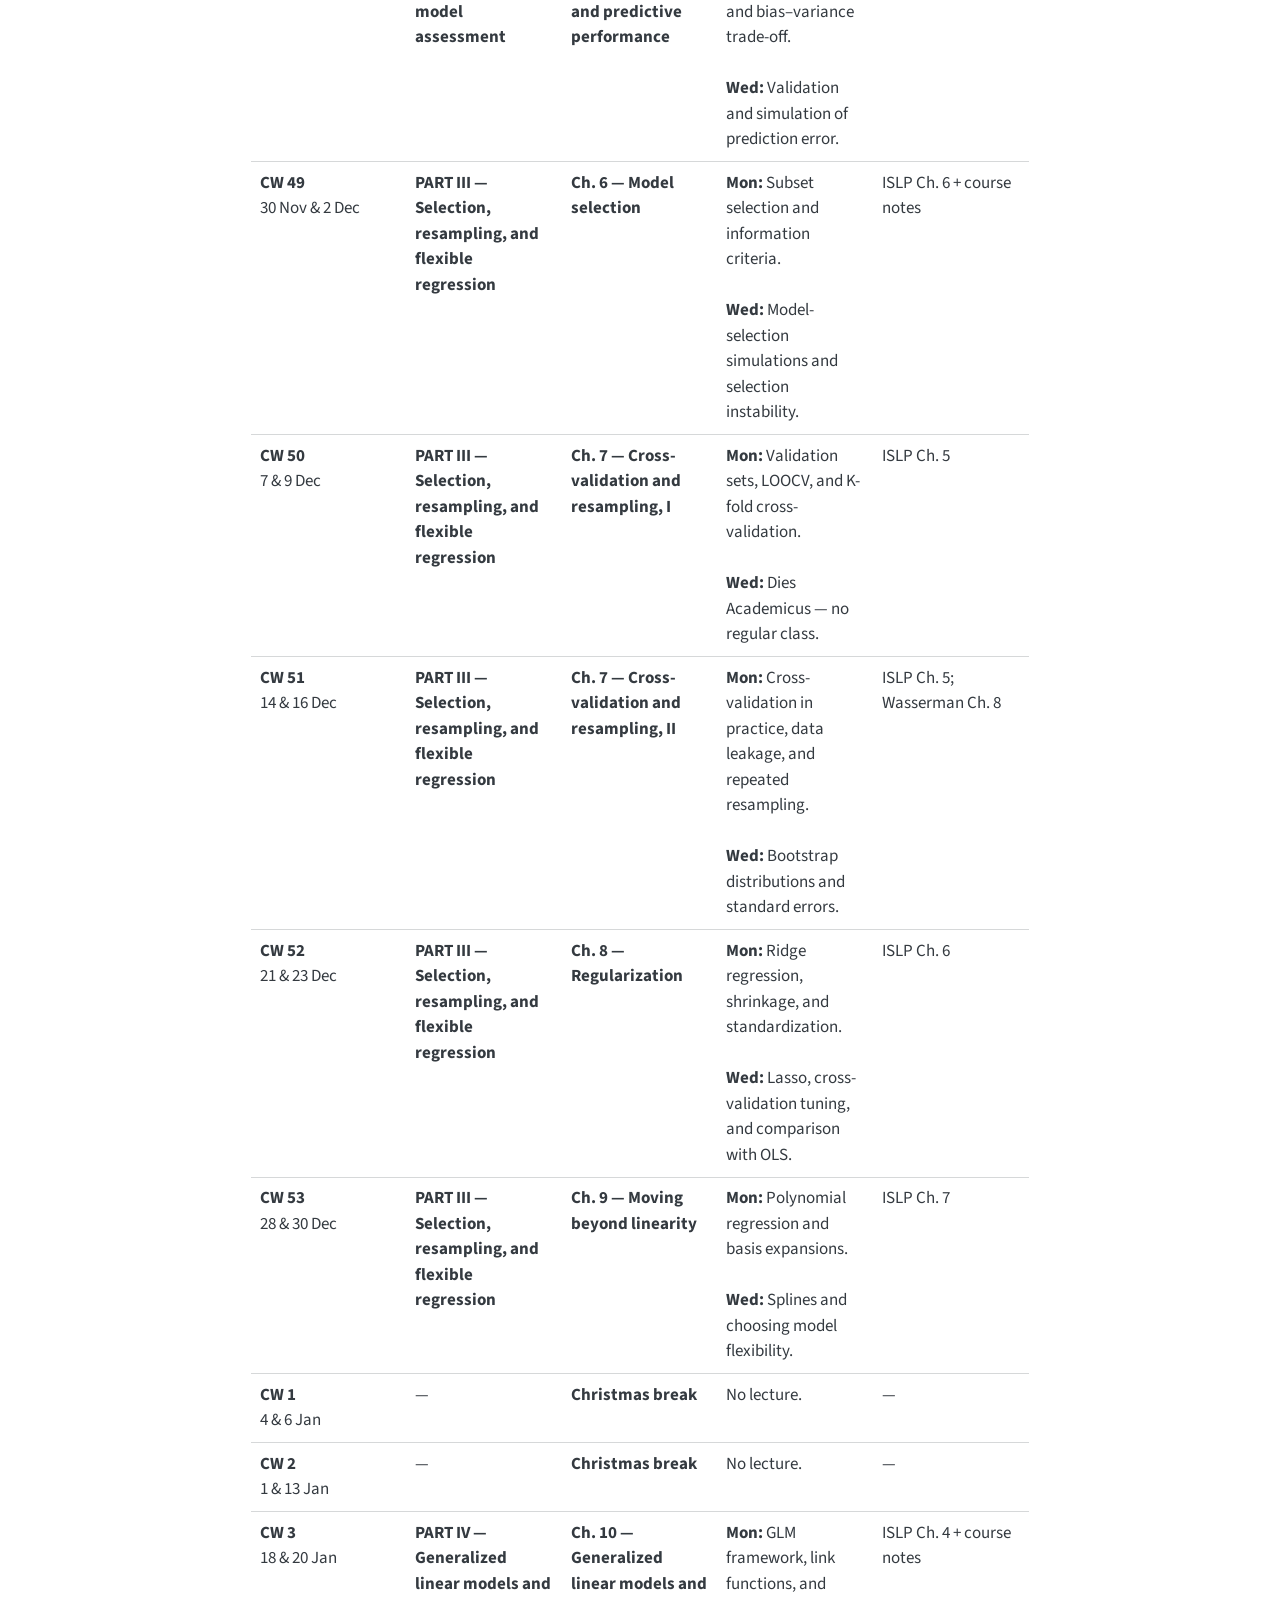
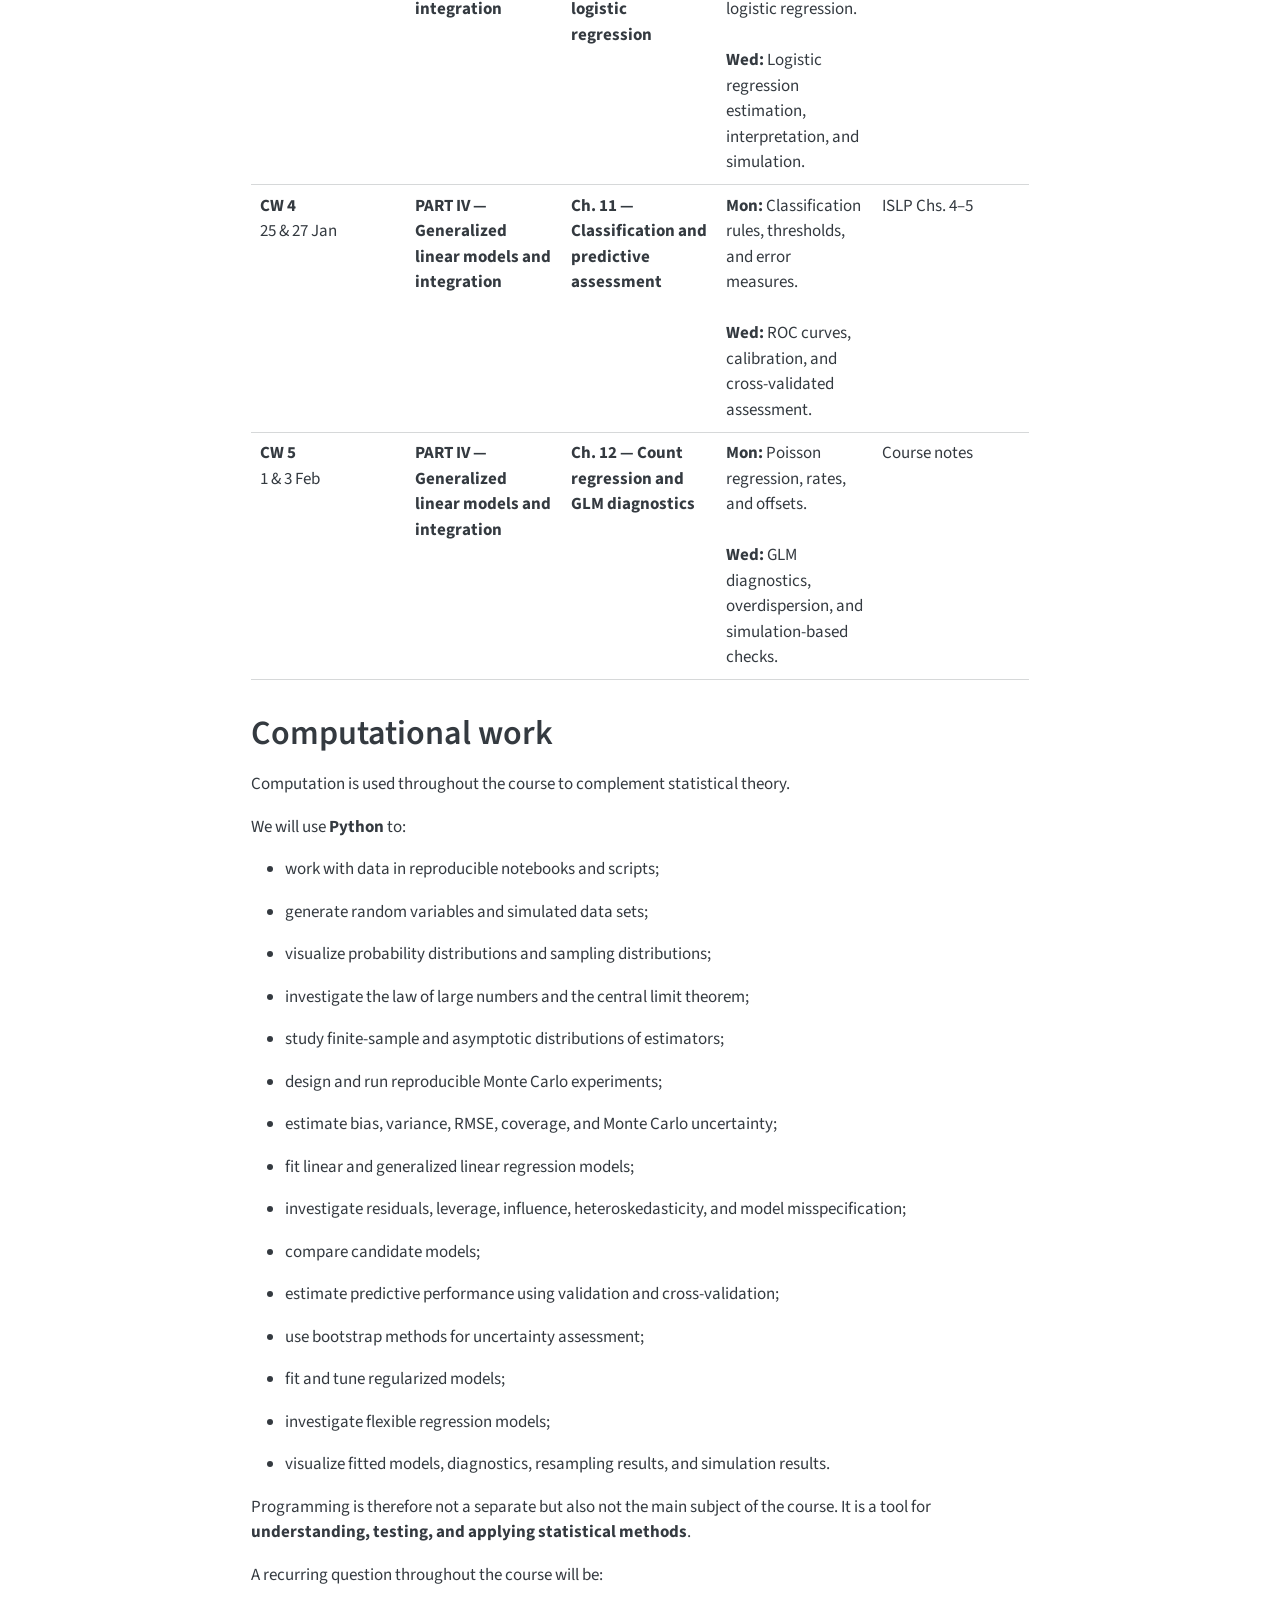
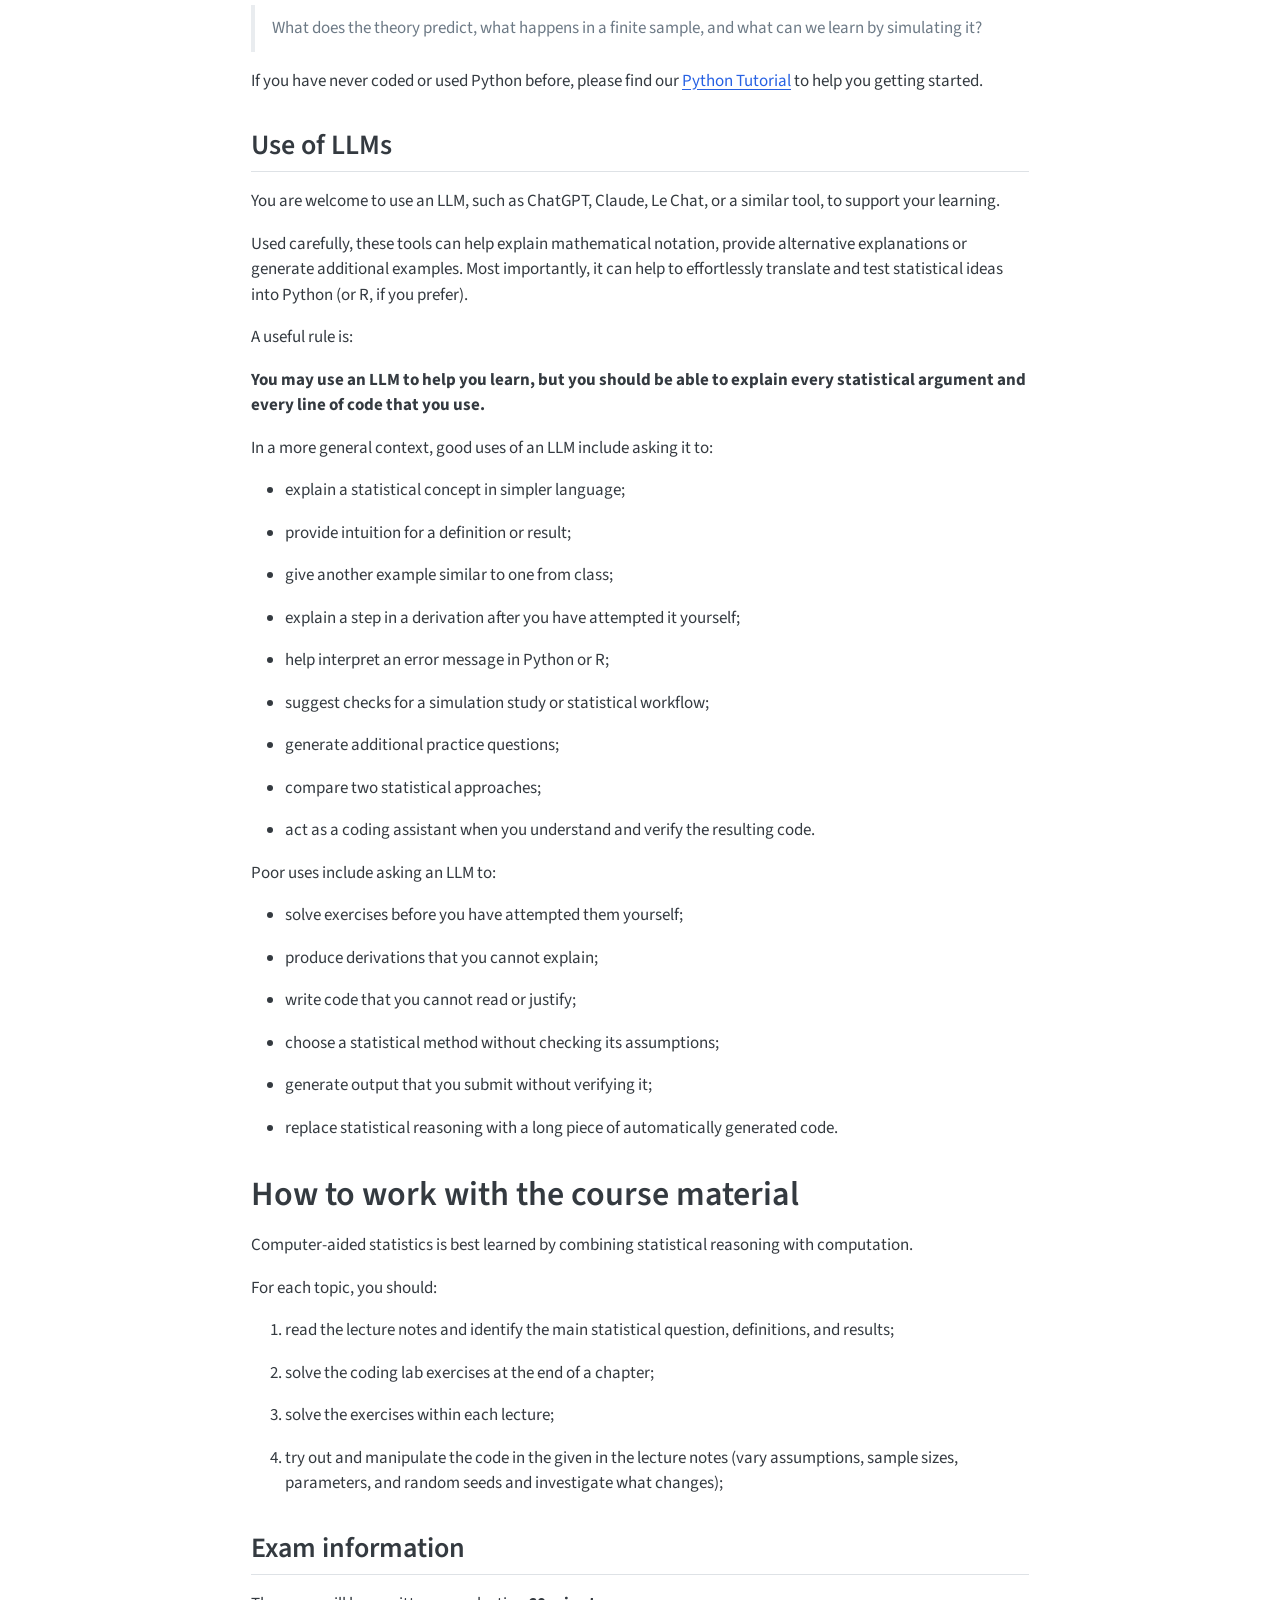
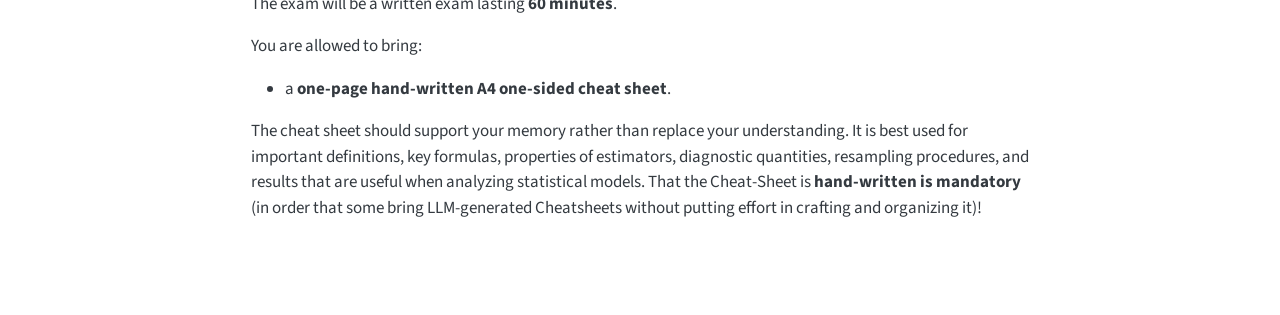
==== commit 4608cda2: "Updated course materials" ====
--- a/index.html
+++ b/index.html
@@ -156,8 +156,11 @@
       </div>
       <ul id="quarto-sidebar-section-2" class="collapse list-unstyled sidebar-section depth1 show">  
           <li class="sidebar-item">
- <span class="menu-text">Ch. 3 — Linear regression</span>
-  </li>
+  <div class="sidebar-item-container"> 
+  <a href="./lectures/CH3.html" class="sidebar-item-text sidebar-link">
+ <span class="menu-text">Ch. 3 — Linear Regression</span></a>
+  </div>
+</li>
           <li class="sidebar-item">
  <span class="menu-text">Ch. 4 — Regression diagnostics</span>
   </li>
